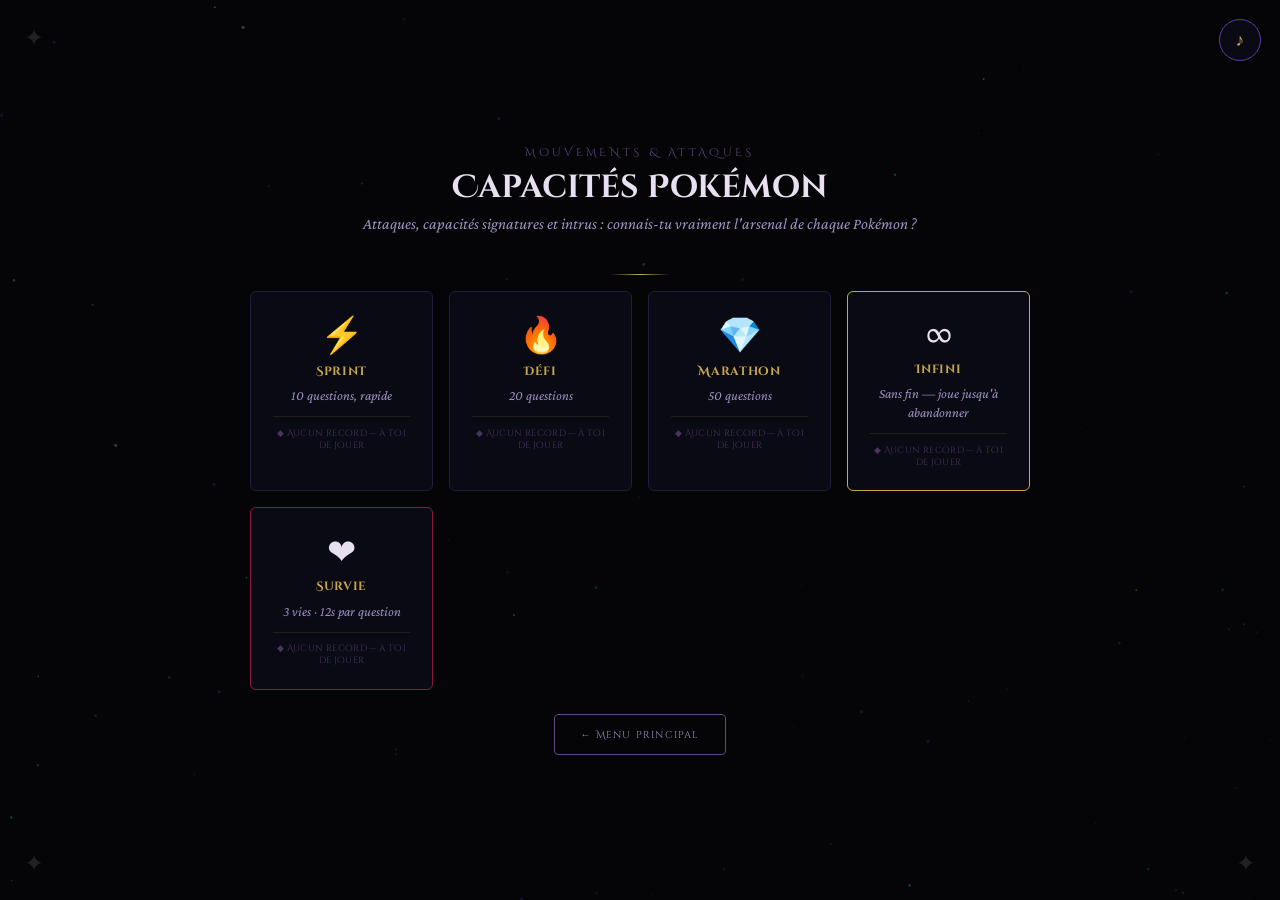
==== jeu-capacites.html @ bf040f32 "Ajout des records persistants (meilleurs scores en localStorage) Mémorise, par jeu et par mode, le m" ====
<!DOCTYPE html>
<html lang="fr">
<head>
<meta charset="UTF-8"><meta name="viewport" content="width=device-width, initial-scale=1.0">
<title>Capacités — PokéQuiz</title>
<link rel="preconnect" href="https://fonts.googleapis.com"><link href="https://fonts.googleapis.com/css2?family=Cinzel+Decorative:wght@400;700;900&family=Crimson+Pro:ital,wght@0,300;0,400;0,600;1,300;1,400&display=swap" rel="stylesheet">
<style>
/* ============================================================
   PokéQuiz — Monde des Ombres · styles partagés (thème Giratina)
   ============================================================ */

:root{
  --void:#050508; --shadow-deep:#0a0a14; --shadow-mid:#121225; --shadow-light:#1e1e3a;
  --gira-gold:#c8a84b; --gira-gold-bright:#f0cc6e;
  --gira-purple:#5a3fa0; --gira-purple-bright:#8a6fd0;
  --gira-teal:#2aa8c4; --gira-teal-bright:#4fcfea;
  --gira-crimson:#8b1a3a;
  --text-primary:#e8e0f0; --text-secondary:#a090c0; --text-muted:#604880;
}
*{box-sizing:border-box;margin:0;padding:0}
body{background:var(--void);color:var(--text-primary);font-family:'Crimson Pro',Georgia,serif;overflow-x:hidden;min-height:100vh}
#void-canvas{position:fixed;inset:0;width:100%;height:100%;pointer-events:none;z-index:0;opacity:.6}
.screen{display:none;position:relative;z-index:1}
.screen.active{display:block}
a{color:var(--gira-teal-bright);text-decoration:none}

/* corners + sound toggle */
.menu-corner{position:fixed;font-size:1.5rem;opacity:.12;pointer-events:none;animation:cg 3s ease-in-out infinite;z-index:2}
@keyframes cg{0%,100%{opacity:.08}50%{opacity:.25}}
.menu-corner.tl{top:1.5rem;left:1.5rem}.menu-corner.tr{top:1.5rem;right:1.5rem;transform:scaleX(-1)}
.menu-corner.bl{bottom:1.5rem;left:1.5rem;transform:scaleY(-1)}.menu-corner.br{bottom:1.5rem;right:1.5rem;transform:scale(-1)}
.sound-toggle{position:fixed;top:1.2rem;right:1.2rem;z-index:50;background:var(--shadow-deep);border:1px solid var(--gira-purple);color:var(--gira-gold);width:42px;height:42px;border-radius:50%;cursor:pointer;font-size:1.1rem;display:flex;align-items:center;justify-content:center;transition:all .25s}
.sound-toggle:hover{border-color:var(--gira-gold);box-shadow:0 0 16px rgba(200,168,75,.3)}

/* typography helpers */
.menu-title{font-family:'Cinzel Decorative',serif;font-size:clamp(2rem,5vw,3.6rem);font-weight:900;text-align:center;position:relative;z-index:2;line-height:1;letter-spacing:.05em;background:linear-gradient(135deg,var(--gira-gold) 0%,var(--gira-teal-bright) 40%,var(--gira-gold-bright) 70%,var(--gira-purple-bright) 100%);-webkit-background-clip:text;-webkit-text-fill-color:transparent;background-clip:text;filter:drop-shadow(0 0 20px rgba(200,168,75,.4));animation:shimmer 3s linear infinite;background-size:200% 200%}
@keyframes shimmer{0%{background-position:0% 50%}50%{background-position:100% 50%}100%{background-position:0% 50%}}
.menu-subtitle{font-style:italic;font-size:1.2rem;color:var(--text-secondary);text-align:center;margin-top:.4rem;margin-bottom:.5rem;position:relative;z-index:2;letter-spacing:.12em}
.menu-runes{font-family:'Cinzel Decorative',serif;font-size:.7rem;color:var(--text-muted);letter-spacing:.4em;text-transform:uppercase;margin-bottom:1.5rem;position:relative;z-index:2;animation:rune 4s ease-in-out infinite}
@keyframes rune{0%,100%{opacity:.4}50%{opacity:.9}}
.sec-title{font-family:'Cinzel Decorative',serif;font-size:.7rem;letter-spacing:.3em;color:var(--text-muted);text-transform:uppercase;text-align:center;margin-bottom:.4rem}
.sec-head{font-family:'Cinzel Decorative',serif;font-size:clamp(1.4rem,3vw,2rem);font-weight:700;text-align:center;color:var(--text-primary);margin-bottom:.4rem}
.sec-sub{font-style:italic;color:var(--text-secondary);text-align:center;margin-bottom:1.6rem;font-size:1rem;max-width:560px;margin-left:auto;margin-right:auto}
.sep{width:60px;height:1px;background:linear-gradient(90deg,transparent,var(--gira-gold),transparent);margin:1rem auto}

/* halo */
.menu-halo{position:fixed;top:42%;left:50%;transform:translate(-50%,-50%);width:640px;height:640px;max-width:95vw;background:radial-gradient(ellipse,rgba(90,63,160,.15) 0%,rgba(5,5,8,0) 70%);pointer-events:none;z-index:0;animation:halo 4s ease-in-out infinite}
@keyframes halo{0%,100%{opacity:.6;transform:translate(-50%,-50%) scale(1)}50%{opacity:1;transform:translate(-50%,-50%) scale(1.08)}}
.float{animation:float 6s ease-in-out infinite}
@keyframes float{0%,100%{transform:translateY(0)}50%{transform:translateY(-18px)}}

/* hub menu grid */
#screen-menu{min-height:100vh;display:flex;flex-direction:column;align-items:center;justify-content:center;padding:2rem 1rem}
.giratina-wrap{position:relative;z-index:2;width:240px;height:240px;margin-bottom:.5rem;filter:drop-shadow(0 0 30px rgba(90,63,160,.5)) drop-shadow(0 0 60px rgba(42,168,196,.2))}
.menu-grid{display:grid;grid-template-columns:repeat(2,1fr);gap:1rem;width:100%;max-width:560px;position:relative;z-index:2}
.menu-btn{position:relative;display:block;background:transparent;border:1px solid var(--gira-purple);border-radius:4px;padding:1.2rem 1rem;cursor:pointer;overflow:hidden;transition:all .3s;text-align:center;color:inherit}
.menu-btn::before{content:'';position:absolute;inset:0;background:linear-gradient(135deg,var(--gira-purple),var(--gira-teal));opacity:0;transition:opacity .3s}
.menu-btn::after{content:'';position:absolute;top:0;left:-100%;width:100%;height:100%;background:linear-gradient(90deg,transparent,rgba(200,168,75,.15),transparent);transition:left .5s}
.menu-btn:hover::before{opacity:.15}.menu-btn:hover::after{left:100%}
.menu-btn:hover{border-color:var(--gira-gold);transform:translateY(-3px);box-shadow:0 8px 30px rgba(90,63,160,.4),0 0 20px rgba(200,168,75,.2)}
.menu-btn .pic{font-size:1.7rem;position:relative;z-index:1;display:block;margin-bottom:.3rem}
.menu-btn .bn{font-family:'Cinzel Decorative',serif;font-size:.72rem;font-weight:700;letter-spacing:.08em;color:var(--gira-gold);position:relative;z-index:1;display:block}
.menu-btn .bd{font-size:.8rem;color:var(--text-secondary);font-style:italic;position:relative;z-index:1;line-height:1.3;display:block;margin-top:.2rem}
.menu-btn .badge{position:absolute;top:6px;right:6px;font-family:'Cinzel Decorative',serif;font-size:.5rem;letter-spacing:.1em;padding:2px 6px;border-radius:2px;z-index:2}
.badge-new{background:rgba(200,168,75,.2);color:var(--gira-gold);border:.5px solid var(--gira-gold)}
.badge-hard{background:rgba(139,26,58,.3);color:#ff8080;border:.5px solid var(--gira-crimson)}
.badge-music{background:rgba(42,168,196,.2);color:var(--gira-teal-bright);border:.5px solid var(--gira-teal)}
.menu-rec{display:block;margin-top:.5rem;font-family:'Cinzel Decorative',serif;font-size:.55rem;letter-spacing:.05em;color:var(--gira-gold);opacity:.85;position:relative;z-index:1}
.menu-reset{margin-top:1.4rem;font-family:'Cinzel Decorative',serif;font-size:.55rem;letter-spacing:.12em;color:var(--text-muted);background:none;border:none;cursor:pointer;text-transform:uppercase;transition:color .25s}
.menu-reset:hover{color:#ff8080}

/* app container (each game) */
#app{position:relative;z-index:1}

/* start / select screen */
.start-wrap{min-height:100vh;display:flex;flex-direction:column;align-items:center;justify-content:center;padding:2rem 1rem}
.mode-cards{display:grid;grid-template-columns:repeat(auto-fit,minmax(180px,1fr));gap:1rem;width:100%;max-width:780px;margin-bottom:1.5rem}
.mode-card{background:var(--shadow-deep);border:1px solid var(--shadow-light);border-radius:6px;padding:1.4rem;cursor:pointer;transition:all .3s;text-align:center;position:relative;overflow:hidden}
.mode-card:hover{border-color:var(--gira-purple-bright);transform:translateY(-4px);box-shadow:0 10px 30px rgba(90,63,160,.4)}
.mode-card.infinite{border-color:var(--gira-gold)}.mode-card.infinite:hover{box-shadow:0 10px 30px rgba(200,168,75,.4)}
.mode-card.survie{border-color:var(--gira-crimson)}.mode-card.survie:hover{box-shadow:0 10px 30px rgba(139,26,58,.4)}
.mode-card .mi{font-size:2.2rem;margin-bottom:.4rem;display:block}
.mode-card .mn{font-family:'Cinzel Decorative',serif;font-size:.76rem;font-weight:700;color:var(--gira-gold);letter-spacing:.06em;margin-bottom:.4rem}
.mode-card .md{font-size:.85rem;color:var(--text-secondary);font-style:italic;line-height:1.4}
.mode-card .mrec{margin-top:.7rem;padding-top:.6rem;border-top:.5px solid rgba(200,168,75,.18);font-family:'Cinzel Decorative',serif;font-size:.56rem;letter-spacing:.04em;color:var(--gira-gold);opacity:.9}
.mode-card .mrec-empty{color:var(--text-muted);opacity:.7}

/* game screen */
.game-wrap{min-height:100vh;padding:1.5rem 1rem;max-width:720px;margin:0 auto}
.game-header{display:flex;align-items:center;justify-content:space-between;margin-bottom:1.2rem;padding-bottom:1rem;border-bottom:.5px solid var(--gira-purple);flex-wrap:wrap;gap:.6rem}
.back-btn{background:transparent;border:.5px solid var(--text-muted);color:var(--text-secondary);padding:.4rem .9rem;border-radius:3px;cursor:pointer;font-family:'Crimson Pro',serif;font-size:.9rem;transition:all .2s}
.back-btn:hover{border-color:var(--gira-gold);color:var(--gira-gold)}
.game-info{display:flex;gap:1.1rem;align-items:center;flex-wrap:wrap}
.chip{font-family:'Cinzel Decorative',serif;font-size:.55rem;letter-spacing:.1em;color:var(--text-secondary)}
.chip span{display:block;font-size:1.05rem;color:var(--gira-gold);margin-top:2px}
.chip.lives span{color:#ff7a7a}
.chip.timer span{color:var(--gira-teal-bright)}
.streak-badge{display:inline-flex;align-items:center;gap:.3rem;padding:.25rem .6rem;border-radius:20px;background:rgba(200,168,75,.1);border:.5px solid rgba(200,168,75,.3);font-family:'Cinzel Decorative',serif;font-size:.55rem;color:var(--gira-gold);letter-spacing:.08em}
.progress-wrap{width:100%;height:3px;background:var(--shadow-light);border-radius:2px;margin-bottom:1.4rem;overflow:hidden}
.progress-fill{height:100%;background:linear-gradient(90deg,var(--gira-purple),var(--gira-teal));border-radius:2px;transition:width .4s cubic-bezier(.4,0,.2,1)}
.progress-fill.timer{background:linear-gradient(90deg,var(--gira-teal),var(--gira-gold));transition:width 1s linear}

/* question card */
.q-card{background:var(--shadow-deep);border:1px solid var(--shadow-light);border-radius:6px;padding:2rem 1.5rem;margin-bottom:1.5rem;position:relative;overflow:hidden;animation:cardin .4s ease-out}
@keyframes cardin{from{opacity:0;transform:translateY(10px)}to{opacity:1;transform:translateY(0)}}
.q-card::before{content:'';position:absolute;top:0;left:0;right:0;height:2px;background:linear-gradient(90deg,var(--gira-purple),var(--gira-teal),var(--gira-gold))}
.q-badge{display:inline-flex;align-items:center;gap:.5rem;padding:.3rem .8rem;border-radius:3px;font-size:.72rem;font-family:'Cinzel Decorative',serif;letter-spacing:.06em;margin-bottom:1rem}
.q-tlabel{font-size:.72rem;color:var(--text-muted);font-style:italic;letter-spacing:.1em;margin-bottom:.8rem}
.q-text{font-size:1.3rem;font-weight:600;line-height:1.5;color:var(--text-primary);margin-bottom:.4rem}

/* sprite stage */
.q-sprite-stage{display:flex;align-items:center;justify-content:center;min-height:160px;margin:.6rem auto}
.q-sprite{width:160px;height:160px;object-fit:contain;image-rendering:auto;filter:drop-shadow(0 0 18px rgba(90,63,160,.6));transition:filter .6s,transform .6s}
.q-sprite.silhouette{filter:brightness(0) saturate(0) drop-shadow(0 0 14px rgba(90,63,160,.7))}
.q-sprite.reveal{animation:reveal .7s ease-out}
@keyframes reveal{0%{transform:scale(.7) rotate(-6deg);filter:brightness(2) drop-shadow(0 0 30px var(--gira-gold))}100%{transform:scale(1) rotate(0);filter:drop-shadow(0 0 18px rgba(90,63,160,.6))}}

/* music */
.music-stage{display:flex;flex-direction:column;align-items:center;gap:1rem;margin:1rem auto}
.equalizer{display:flex;align-items:flex-end;gap:4px;height:64px}
.equalizer .bar{width:6px;background:linear-gradient(to top,var(--gira-purple),var(--gira-teal-bright));border-radius:3px 3px 0 0;height:10px;transition:height .12s ease}
.play-track-btn{background:transparent;border:1px solid var(--gira-teal);color:var(--gira-teal-bright);padding:.5rem 1.2rem;border-radius:4px;cursor:pointer;font-family:'Cinzel Decorative',serif;font-size:.65rem;letter-spacing:.12em;transition:all .25s}
.play-track-btn:hover{background:rgba(42,168,196,.1);box-shadow:0 0 16px rgba(42,168,196,.3)}

/* answers */
.answers-grid{display:grid;grid-template-columns:1fr 1fr;gap:.8rem}
.answer-btn{background:var(--shadow-mid);border:1px solid var(--shadow-light);border-radius:4px;padding:.9rem 1rem;cursor:pointer;text-align:left;transition:all .25s;font-family:'Crimson Pro',serif;font-size:1rem;color:var(--text-primary);position:relative;overflow:hidden}
.answer-btn .al{font-family:'Cinzel Decorative',serif;font-size:.6rem;color:var(--text-muted);display:block;margin-bottom:3px;letter-spacing:.1em}
.answer-btn:hover:not(:disabled){border-color:var(--gira-purple-bright);background:rgba(90,63,160,.15);transform:translateY(-2px);box-shadow:0 4px 20px rgba(90,63,160,.3)}
.answer-btn.correct{border-color:var(--gira-teal);background:rgba(42,168,196,.15);box-shadow:0 0 20px rgba(42,168,196,.4)}
.answer-btn.wrong{border-color:var(--gira-crimson);background:rgba(139,26,58,.2);box-shadow:0 0 20px rgba(139,26,58,.3)}
.answer-btn:disabled{cursor:default}

/* hint + feedback + next */
.hint-row{margin-top:1rem;display:flex;justify-content:center}
.hint-btn{background:transparent;border:1px dashed var(--gira-purple-bright);color:var(--gira-purple-bright);padding:.45rem 1rem;border-radius:4px;cursor:pointer;font-family:'Cinzel Decorative',serif;font-size:.6rem;letter-spacing:.1em;transition:all .25s}
.hint-btn:hover{background:rgba(138,111,208,.12)}
.hint-text{margin-top:.8rem;text-align:center;font-style:italic;color:var(--gira-purple-bright);font-size:.95rem}
.feedback{min-height:50px;padding:1rem;border-radius:4px;margin-top:1rem;display:none;animation:cardin .3s ease-out}
.feedback.correct{display:block;background:rgba(42,168,196,.08);border:1px solid rgba(42,168,196,.3);color:var(--gira-teal-bright)}
.feedback.wrong{display:block;background:rgba(139,26,58,.08);border:1px solid rgba(139,26,58,.3);color:#ff9090}
.feedback .fl{font-family:'Cinzel Decorative',serif;font-size:.62rem;letter-spacing:.15em;margin-bottom:.4rem;display:block}
.feedback .ft{font-size:.95rem;line-height:1.5}
.next-btn{display:none;width:100%;margin-top:1rem;background:transparent;border:1px solid var(--gira-gold);color:var(--gira-gold);padding:.8rem;border-radius:4px;cursor:pointer;font-family:'Cinzel Decorative',serif;font-size:.72rem;letter-spacing:.15em;transition:all .25s}
.next-btn:hover{background:rgba(200,168,75,.1);box-shadow:0 0 20px rgba(200,168,75,.2)}

/* results */
.results-wrap{min-height:100vh;display:flex;flex-direction:column;align-items:center;justify-content:center;padding:2rem 1rem;text-align:center}
.orb{width:140px;height:140px;border-radius:50%;border:2px solid var(--gira-gold);display:flex;flex-direction:column;align-items:center;justify-content:center;margin:0 auto 1.5rem;animation:orb 2s ease-in-out infinite;box-shadow:0 0 40px rgba(200,168,75,.3),inset 0 0 30px rgba(90,63,160,.3)}
@keyframes orb{0%,100%{box-shadow:0 0 40px rgba(200,168,75,.3),inset 0 0 30px rgba(90,63,160,.3)}50%{box-shadow:0 0 60px rgba(200,168,75,.5),inset 0 0 40px rgba(90,63,160,.5)}}
.orb .big{font-family:'Cinzel Decorative',serif;font-size:2.6rem;font-weight:900;color:var(--gira-gold-bright);line-height:1}
.orb .sub{font-size:.65rem;color:var(--text-muted);letter-spacing:.15em;font-family:'Cinzel Decorative',serif}
.res-title{font-family:'Cinzel Decorative',serif;font-size:1.5rem;font-weight:700;color:var(--text-primary);margin-bottom:.5rem}
.res-flavor{font-style:italic;color:var(--text-secondary);font-size:1rem;margin-bottom:2rem;max-width:420px}
.res-break{display:flex;gap:1.8rem;justify-content:center;margin-bottom:2rem;flex-wrap:wrap}
.bi{text-align:center}.bi .num{font-family:'Cinzel Decorative',serif;font-size:1.8rem;display:block}
.bi .lbl{font-size:.7rem;color:var(--text-muted);letter-spacing:.12em;font-family:'Cinzel Decorative',serif}
.rec-new{display:inline-block;font-family:'Cinzel Decorative',serif;font-size:.5rem;letter-spacing:.06em;color:var(--gira-gold);vertical-align:middle}
.rec-line{font-size:.85rem;color:var(--text-secondary);font-style:italic;margin:-1rem 0 1.8rem;max-width:480px;line-height:1.5}
.rec-bravo{color:var(--gira-gold-bright);font-family:'Cinzel Decorative',serif;font-style:normal;font-size:.7rem;letter-spacing:.08em;animation:rune 1.6s ease-in-out infinite}
.res-btns{display:flex;gap:.8rem;flex-wrap:wrap;justify-content:center}
.res-btn{padding:.8rem 1.6rem;border-radius:4px;cursor:pointer;font-family:'Cinzel Decorative',serif;font-size:.62rem;letter-spacing:.12em;transition:all .25s;text-decoration:none;display:inline-block}
.res-btn.primary{background:var(--gira-purple);border:1px solid var(--gira-purple-bright);color:var(--text-primary)}
.res-btn.primary:hover{background:var(--gira-purple-bright);box-shadow:0 0 20px rgba(138,111,208,.5)}
.res-btn.secondary{background:transparent;border:1px solid var(--text-muted);color:var(--text-secondary)}
.res-btn.secondary:hover{border-color:var(--gira-gold);color:var(--gira-gold)}

/* sparkles */
.sparkles{position:fixed;inset:0;pointer-events:none;z-index:100}
.sparkle{position:absolute;width:4px;height:4px;border-radius:50%;animation:spk .8s ease-out forwards}
@keyframes spk{0%{transform:scale(1) translate(0,0);opacity:1}100%{transform:scale(0) translate(var(--tx),var(--ty));opacity:0}}

/* type chips (type game) */
.type-chip{display:inline-block;padding:.25rem .7rem;border-radius:20px;font-size:.7rem;font-family:'Cinzel Decorative',serif;letter-spacing:.05em;margin:.15rem}
.type-ref{max-width:560px;margin:0 auto 1rem;text-align:center;line-height:2}

/* jukebox (music game) */
.jukebox{display:flex;flex-wrap:wrap;gap:.6rem;justify-content:center;margin:1rem auto;max-width:520px}
.juke-btn{background:var(--shadow-mid);border:1px solid var(--gira-purple);color:var(--text-primary);padding:.5rem 1rem;border-radius:4px;cursor:pointer;font-family:'Cinzel Decorative',serif;font-size:.6rem;letter-spacing:.08em;transition:all .25s}
.juke-btn:hover{border-color:var(--gira-teal);color:var(--gira-teal-bright)}
.juke-btn.active{border-color:var(--gira-gold);color:var(--gira-gold);box-shadow:0 0 14px rgba(200,168,75,.25)}

@media (max-width:520px){.answers-grid{grid-template-columns:1fr}.menu-grid{grid-template-columns:1fr;max-width:320px}}
</style>
</head>
<body>
<div id="app"></div>
<script>
/* ============================================================
   PokéQuiz — Monde des Ombres · couche partagée
   Données, audio chiptune, particules, helpers, moteur de quiz
   ============================================================ */

/* ---------- décor commun (corners + particules + bouton son) ---------- */
(function decor(){
  function add(){
    if(!document.querySelector('.menu-corner')){
      ['tl','tr','bl','br'].forEach(p=>{const d=document.createElement('div');d.className='menu-corner '+p;d.innerHTML='&#10022;';document.body.appendChild(d);});
    }
    if(!document.getElementById('void-canvas')){
      const c=document.createElement('canvas');c.id='void-canvas';document.body.prepend(c);
    }
    if(!document.getElementById('sparkles')){
      const s=document.createElement('div');s.className='sparkles';s.id='sparkles';document.body.appendChild(s);
    }
    if(!document.getElementById('sound-toggle')){
      const b=document.createElement('button');b.className='sound-toggle';b.id='sound-toggle';b.title='Activer/couper le son';b.innerHTML='&#9834;';
      document.body.appendChild(b);
      b.addEventListener('click',()=>{const on=!Audio8.isEnabled();Audio8.setEnabled(on);b.innerHTML=on?'&#9834;':'&#128263;';b.style.opacity=on?'1':'.5';});
    }
    initParticles();
  }
  function initParticles(){
    const c=document.getElementById('void-canvas');if(!c)return;const x=c.getContext('2d');let P=[];
    function rs(){c.width=innerWidth;c.height=innerHeight;}rs();addEventListener('resize',rs);
    for(let i=0;i<110;i++)P.push({x:Math.random()*innerWidth,y:Math.random()*innerHeight,r:Math.random()*1.5+.2,vx:(Math.random()-.5)*.15,vy:(Math.random()-.5)*.15,a:Math.random()*.5+.1,col:Math.random()>.6?'#5a3fa0':Math.random()>.5?'#2aa8c4':'#c8a84b'});
    (function loop(){x.clearRect(0,0,c.width,c.height);P.forEach(p=>{p.x+=p.vx;p.y+=p.vy;if(p.x<0)p.x=c.width;if(p.x>c.width)p.x=0;if(p.y<0)p.y=c.height;if(p.y>c.height)p.y=0;x.beginPath();x.arc(p.x,p.y,p.r,0,7);x.fillStyle=p.col;x.globalAlpha=p.a;x.fill();});x.globalAlpha=1;requestAnimationFrame(loop);})();
  }
  if(document.readyState==='loading')document.addEventListener('DOMContentLoaded',add);else add();
})();

/* ============================================================
   AUDIO — synthé chiptune (mélodies ORIGINALES, Web Audio API)
   ============================================================ */
const Audio8=(function(){
  let ctx=null,master=null,enabled=true,loopTimer=null,playing=null;
  const N={C3:130.81,D3:146.83,E3:164.81,F3:174.61,G3:196,A3:220,B3:246.94,
    C4:261.63,D4:293.66,E4:329.63,F4:349.23,G4:392,A4:440,B4:493.88,
    C5:523.25,D5:587.33,E5:659.25,F5:698.46,G5:783.99,A5:880,B5:987.77,R:0};
  function init(){if(ctx)return;const AC=window.AudioContext||window.webkitAudioContext;ctx=new AC();master=ctx.createGain();master.gain.value=.16;master.connect(ctx.destination);}
  function tone(f,start,dur,type,vol){if(!f)return;const o=ctx.createOscillator(),g=ctx.createGain();o.type=type||'square';o.frequency.value=f;g.gain.setValueAtTime(0,start);g.gain.linearRampToValueAtTime(vol||.5,start+.01);g.gain.exponentialRampToValueAtTime(.001,start+dur);o.connect(g);g.connect(master);o.start(start);o.stop(start+dur+.02);}
  const SONGS={
    distortion:{mood:"Monde Distorsion (mystérieux)",tempo:.16,
      lead:[["A3",1],["C4",1],["E4",1],["A4",1],["G4",1],["E4",1],["C4",2],["F3",1],["A3",1],["C4",1],["F4",1],["E4",1],["C4",1],["A3",2],["G3",1],["B3",1],["D4",1],["G4",1],["F4",1],["D4",1],["B3",2],["E4",1],["D4",1],["C4",1],["B3",1],["A3",2],["R",1]],
      bass:[["A3",2],["A3",2],["F3",2],["F3",2],["G3",2],["G3",2],["E3",2],["E3",2]]},
    route:{mood:"Route (exploration)",tempo:.13,
      lead:[["C5",1],["E5",1],["G5",1],["E5",1],["C5",1],["D5",1],["E5",2],["F5",1],["E5",1],["D5",1],["C5",1],["D5",2],["R",1],["G4",1],["A4",1],["B4",1],["C5",1],["D5",1],["E5",1],["C5",2],["G5",2],["R",1]],
      bass:[["C4",2],["G3",2],["A3",2],["F3",2],["C4",2],["G3",2],["C4",2],["G3",2]]},
    battle:{mood:"Combat (tension)",tempo:.11,
      lead:[["E4",1],["E4",1],["E5",1],["R",1],["E4",1],["C5",1],["B4",1],["A4",1],["G4",1],["A4",1],["B4",1],["C5",2],["D5",1],["E5",1],["F5",1],["E5",1],["D5",2]],
      bass:[["E3",1],["E3",1],["A3",1],["A3",1],["G3",1],["G3",1],["C4",1],["C4",1]]},
    town:{mood:"Village paisible",tempo:.18,
      lead:[["G4",2],["A4",1],["B4",1],["C5",2],["B4",1],["A4",1],["G4",2],["E4",2],["F4",1],["G4",1],["A4",2],["G4",2],["R",1],["C5",2],["B4",1],["G4",1],["A4",2],["F4",2]],
      bass:[["C4",2],["E3",2],["F3",2],["G3",2],["C4",2],["G3",2]]},
    legendary:{mood:"Pokémon Légendaire (épique)",tempo:.14,
      lead:[["A3",1],["E4",1],["A4",1],["B4",1],["C5",2],["B4",1],["A4",1],["E4",2],["F4",1],["A4",1],["C5",1],["D5",1],["E5",2],["D5",1],["C5",1],["B4",2],["A4",1],["G4",1],["A4",3]],
      bass:[["A3",1],["A3",1],["F3",1],["F3",1],["G3",1],["G3",1],["E3",1],["E3",1],["A3",2]]}
  };
  function playSong(name,loop){
    if(!enabled)return;init();if(ctx.state==='suspended')ctx.resume();
    const s=SONGS[name];if(!s)return;stopLoop();
    const t0=ctx.currentTime+.05,T=s.tempo;let t=t0;
    s.lead.forEach(([n,b])=>{tone(N[n],t,T*b*.95,'square',.5);t+=T*b;});
    const dur=t-t0;let tb=t0,total=0;s.bass.forEach(([n,b])=>total+=b);const u=dur/total;
    s.bass.forEach(([n,b])=>{tone(N[n],tb,u*b*.9,'triangle',.42);tb+=u*b;});
    playing=name;
    if(loop)loopTimer=setTimeout(()=>playSong(name,true),dur*1000);
  }
  function stopLoop(){if(loopTimer){clearTimeout(loopTimer);loopTimer=null;}playing=null;}
  function jingleGood(){if(!enabled)return;init();if(ctx.state==='suspended')ctx.resume();const t=ctx.currentTime;tone(N.C5,t,.08,'square',.5);tone(N.E5,t+.08,.08,'square',.5);tone(N.G5,t+.16,.18,'square',.5);}
  function jingleBad(){if(!enabled)return;init();if(ctx.state==='suspended')ctx.resume();const t=ctx.currentTime;tone(N.E4,t,.1,'sawtooth',.4);tone(N.C4,t+.1,.22,'sawtooth',.4);}
  function click(){if(!enabled)return;init();if(ctx.state==='suspended')ctx.resume();tone(660,ctx.currentTime,.05,'square',.28);}
  function setEnabled(v){enabled=v;if(!v)stopLoop();}
  function songMood(name){return SONGS[name]?SONGS[name].mood:"";}
  function songList(){return Object.keys(SONGS);}
  return {playSong,stopLoop,jingleGood,jingleBad,click,setEnabled,isEnabled:()=>enabled,nowPlaying:()=>playing,songMood,songList};
})();

/* ============================================================
   DONNÉES
   ============================================================ */
const TYPES=["Normal","Feu","Eau","Électrik","Plante","Glace","Combat","Poison","Sol","Vol","Psy","Insecte","Roche","Spectre","Dragon","Ténèbres","Acier","Fée"];

/* table d'efficacité offensive : type attaquant -> types contre lesquels il est SUPER efficace */
const SUPER_EFFECTIVE={
  "Normal":[], "Feu":["Plante","Glace","Insecte","Acier"], "Eau":["Feu","Sol","Roche"],
  "Électrik":["Eau","Vol"], "Plante":["Eau","Sol","Roche"], "Glace":["Plante","Sol","Vol","Dragon"],
  "Combat":["Normal","Glace","Roche","Ténèbres","Acier"], "Poison":["Plante","Fée"],
  "Sol":["Feu","Électrik","Poison","Roche","Acier"], "Vol":["Plante","Combat","Insecte"],
  "Psy":["Combat","Poison"], "Insecte":["Plante","Psy","Ténèbres"], "Roche":["Feu","Glace","Vol","Insecte"],
  "Spectre":["Psy","Spectre"], "Dragon":["Dragon"], "Ténèbres":["Psy","Spectre"],
  "Acier":["Glace","Roche","Fée"], "Fée":["Combat","Dragon","Ténèbres"]
};

function typeColor(t){const m={Normal:"#9099a1",Feu:"#e0603c",Eau:"#4f8fda","Électrik":"#e8c84f",Plante:"#5fbf57",Glace:"#6fd0d8",Combat:"#c44a4a",Poison:"#a868c0",Sol:"#d0a85a",Vol:"#7fafe0",Psy:"#e06a90",Insecte:"#9fb84a",Roche:"#b8a868",Spectre:"#7a5fb0",Dragon:"#6a5fd8","Ténèbres":"#6a5a55",Acier:"#7fa8b8","Fée":"#e8a0c8"};return m[t]||"#8a6fd0";}

/* 41 Pokémon : name, slug(EN pour Showdown), id(dex pour fallback), type, region, weak, moves, sig, lore */
const ROSTER=[
  {name:"Mimiqui",slug:"mimikyu",id:778,fav:true,type:["Spectre","Fée"],region:"Alola",weak:["Spectre","Acier"],moves:["Ombre Portée","Tour Rapide","Feu Follet","Étreinte"],sig:"Tour Rapide",lore:"Se cache sous un déguisement en tissu imitant Pikachu. D'une solitude extrême, il se déguise pour se faire des amis ; voir ce qu'il y a dessous serait fatal."},
  {name:"Nymphali",slug:"sylveon",id:700,fav:true,type:["Fée"],region:"Kalos",weak:["Poison","Acier"],moves:["Tonnerre de Fée","Câlinerie","Voile Aurore","Vibrato"],sig:"Tonnerre de Fée",lore:"Évolution Fée d'Évoli, obtenue par affection. Il enroule ses appendices rubanés autour du bras de son Dresseur et diffuse une aura apaisante."},
  {name:"Exagide",slug:"aegislash",id:681,fav:true,type:["Spectre","Acier"],region:"Kalos",weak:["Feu","Sol","Spectre","Ténèbres"],moves:["Lame Sainte","Bouclier Royal","Ombre Portée","Tête de Fer"],sig:"Bouclier Royal",lore:"Pokémon Épée Royale. Il alterne entre Forme Parade (défense) et Forme Assaut (attaque). On dit qu'il détecte ceux qui ont l'âme d'un roi."},
  {name:"Gallame",slug:"gallade",id:475,fav:true,type:["Psy","Combat"],region:"Sinnoh",weak:["Spectre","Vol","Fée"],moves:["Lame Sainte","Tranche Psycho","Close Combat","Danse-Lames"],sig:"Lame Sainte",lore:"Chevalier courtois qui transforme ses coudes en lames acérées. Il protège ceux qui lui sont chers et lit les pensées de son adversaire pour anticiper ses coups."},
  {name:"Dracaufeu",slug:"charizard",id:6,type:["Feu","Vol"],region:"Kanto",weak:["Roche","Eau","Électrik"],moves:["Lance-Flammes","Déflagration","Vol","Crocs Feu"],sig:"Déflagration",lore:"Crache un feu si chaud qu'il fait fondre presque tout. Sa flamme caudale s'intensifie quand il a vécu de rudes combats."},
  {name:"Rayquaza",slug:"rayquaza",id:384,type:["Dragon","Vol"],region:"Hoenn",weak:["Glace","Dragon","Fée","Roche"],moves:["Draco-Météore","Ouragan","Dracogriffe","Ascension"],sig:"Ascension",lore:"Vit dans la couche d'ozone depuis des centaines de millions d'années. Il apaise les conflits entre Groudon et Kyogre."},
  {name:"Pikachu",slug:"pikachu",id:25,type:["Électrik"],region:"Kanto",weak:["Sol"],moves:["Tonnerre","Vive-Attaque","Queue de Fer","Cage-Éclair"],sig:"Tonnerre",lore:"Stocke de l'électricité dans ses joues. Lorsque plusieurs se rassemblent, leur décharge peut provoquer des orages."},
  {name:"Évoli",slug:"eevee",id:133,type:["Normal"],region:"Kanto",weak:["Combat"],moves:["Vive-Attaque","Charge","Câlinerie","Morsure"],sig:"Vive-Attaque",lore:"Patrimoine génétique instable qui lui permet d'évoluer en de nombreuses formes selon son environnement."},
  {name:"Bulbizarre",slug:"bulbasaur",id:1,type:["Plante","Poison"],region:"Kanto",weak:["Feu","Psy","Vol","Glace"],moves:["Fouet Lianes","Tranch'Herbe","Vampigraine","Lance-Soleil"],sig:"Vampigraine",lore:"Possède une graine plantée sur le dos à la naissance, qui grandit en puisant l'énergie du soleil."},
  {name:"Salamèche",slug:"charmander",id:4,type:["Feu"],region:"Kanto",weak:["Eau","Sol","Roche"],moves:["Flammèche","Griffe","Crocs Feu","Lance-Flammes"],sig:"Flammèche",lore:"La flamme au bout de sa queue indique son humeur. Elle vacille quand il s'amuse, flambe quand il s'énerve."},
  {name:"Carapuce",slug:"squirtle",id:7,type:["Eau"],region:"Kanto",weak:["Plante","Électrik"],moves:["Pistolet à O","Repli","Hydrocanon","Morsure"],sig:"Pistolet à O",lore:"Sa carapace ne sert pas qu'à se protéger : sa forme arrondie et ses rainures réduisent la résistance dans l'eau."},
  {name:"Florizarre",slug:"venusaur",id:3,type:["Plante","Poison"],region:"Kanto",weak:["Feu","Psy","Vol","Glace"],moves:["Lance-Soleil","Vampigraine","Bomb-Beurk","Synthèse"],sig:"Lance-Soleil",lore:"La fleur sur son dos libère un parfum apaisant. Elle se pare de couleurs vives lorsqu'elle absorbe assez de lumière."},
  {name:"Tortank",slug:"blastoise",id:9,type:["Eau"],region:"Kanto",weak:["Plante","Électrik"],moves:["Hydrocanon","Surf","Laser Glace","Morsure"],sig:"Hydrocanon",lore:"Les canons de sa carapace tirent des jets d'eau capables de transpercer le béton à grande distance."},
  {name:"Mewtwo",slug:"mewtwo",id:150,type:["Psy"],region:"Kanto",weak:["Insecte","Spectre","Ténèbres"],moves:["Psyko","Aurasphère","Ball'Ombre","Plénitude"],sig:"Psyko",lore:"Créé par manipulation génétique à partir de Mew. Son cœur est aussi froid que ses pouvoirs psychiques sont dévastateurs."},
  {name:"Mew",slug:"mew",id:151,type:["Psy"],region:"Kanto",weak:["Insecte","Spectre","Ténèbres"],moves:["Psyko","Métronome","Vibra-Soul","Aéropique"],sig:"Métronome",lore:"On dit qu'il possède l'ADN de tous les Pokémon. Extrêmement rare, il n'apparaît qu'à de très rares élus."},
  {name:"Ronflex",slug:"snorlax",id:143,type:["Normal"],region:"Kanto",weak:["Combat"],moves:["Plaquage","Repos","Bâillement","Hyper Voix"],sig:"Repos",lore:"Ne fait que manger et dormir. Il lui faut 400 kg de nourriture par jour avant de s'endormir n'importe où."},
  {name:"Lucario",slug:"lucario",id:448,type:["Combat","Acier"],region:"Sinnoh",weak:["Feu","Combat","Sol"],moves:["Aurasphère","Close Combat","Vitesse Extrême","Os Barrage"],sig:"Aurasphère",lore:"Perçoit l'aura de tous les êtres vivants. Il peut ainsi lire dans les pensées et anticiper les mouvements à 1 km."},
  {name:"Dracolosse",slug:"dragonite",id:149,type:["Dragon","Vol"],region:"Kanto",weak:["Glace","Dragon","Fée","Roche"],moves:["Ouragan","Dracogriffe","Vitesse Extrême","Danse Draco"],sig:"Ouragan",lore:"Réputé bienveillant, il guide vers la côte les marins et les navires pris dans la tempête."},
  {name:"Ectoplasma",slug:"gengar",id:94,type:["Spectre","Poison"],region:"Kanto",weak:["Sol","Psy","Spectre","Ténèbres"],moves:["Ball'Ombre","Bomb-Beurk","Léchouille","Hypnose"],sig:"Ball'Ombre",lore:"Tapi dans l'ombre, il guette ses proies. On dit que le frisson soudain dans le dos signale sa présence."},
  {name:"Magicarpe",slug:"magikarp",id:129,type:["Eau"],region:"Kanto",weak:["Plante","Électrik"],moves:["Trempette","Charge","Plaquage"],sig:"Trempette",lore:"Réputé pour sa faiblesse et son inutilité. Pourtant, après bien des épreuves, il évolue en un monstre redoutable."},
  {name:"Léviator",slug:"gyarados",id:130,type:["Eau","Vol"],region:"Kanto",weak:["Électrik","Roche"],moves:["Cascade","Danse Draco","Plaquage","Hyper Voix"],sig:"Cascade",lore:"D'un tempérament féroce et destructeur, il est connu pour raser des villes entières lorsque sa colère s'éveille."},
  {name:"Aquali",slug:"vaporeon",id:134,type:["Eau"],region:"Kanto",weak:["Plante","Électrik"],moves:["Hydrocanon","Surf","Laser Glace","Bulles d'O"],sig:"Surf",lore:"Ses cellules ressemblant à celles de l'eau lui permettent de se fondre dans la surface et de devenir invisible."},
  {name:"Voltali",slug:"jolteon",id:135,type:["Électrik"],region:"Kanto",weak:["Sol"],moves:["Tonnerre","Cage-Éclair","Vive-Attaque","Dard-Nuée"],sig:"Cage-Éclair",lore:"Quand il est en colère ou effrayé, ses poils se hérissent comme des aiguilles qu'il projette sur l'ennemi."},
  {name:"Pyroli",slug:"flareon",id:136,type:["Feu"],region:"Kanto",weak:["Eau","Sol","Roche"],moves:["Lance-Flammes","Crocs Feu","Vive-Attaque","Boutefeu"],sig:"Boutefeu",lore:"Sa poche de feu interne peut atteindre 900 °C. Il y stocke l'air qu'il inhale pour cracher des flammes."},
  {name:"Métamorph",slug:"ditto",id:132,type:["Normal"],region:"Kanto",weak:["Combat"],moves:["Morphing"],sig:"Morphing",lore:"Capable de copier la structure cellulaire de n'importe quelle cible pour se transformer parfaitement en elle."},
  {name:"Tyranocif",slug:"tyranitar",id:248,type:["Roche","Ténèbres"],region:"Johto",weak:["Combat","Sol","Insecte","Acier","Eau","Plante","Fée"],moves:["Éboulement","Séisme","Vibrobscur","Danse Draco"],sig:"Éboulement",lore:"Si puissant qu'il peut faire s'effondrer des montagnes pour s'y bâtir un nid. Sa carapace résiste à tout."},
  {name:"Goupix",slug:"vulpix",id:37,type:["Feu"],region:"Kanto",weak:["Eau","Sol","Roche"],moves:["Flammèche","Feu Follet","Roue de Feu","Vive-Attaque"],sig:"Feu Follet",lore:"À la naissance il n'a qu'une queue blanche, qui se divise en six et se réchauffe à mesure qu'il grandit."},
  {name:"Feunard",slug:"ninetales",id:38,type:["Feu"],region:"Kanto",weak:["Eau","Sol","Roche"],moves:["Lance-Flammes","Feu Follet","Rayon Psy","Danse Flammes"],sig:"Danse Flammes",lore:"Doté de neuf queues et d'une vie quasi millénaire. La légende dit qu'il maudit quiconque ose toucher sa fourrure."},
  {name:"Noctali",slug:"umbreon",id:197,type:["Ténèbres"],region:"Johto",weak:["Combat","Insecte","Fée"],moves:["Vibrobscur","Morsure","Ball'Ombre","Repos"],sig:"Vibrobscur",lore:"Évolution d'Évoli liée à la lune. Ses anneaux brillent dans le noir et il crache un venin lorsqu'il est menacé."},
  {name:"Carchacrok",slug:"garchomp",id:445,type:["Dragon","Sol"],region:"Sinnoh",weak:["Glace","Dragon","Fée"],moves:["Dracogriffe","Séisme","Draco-Météore","Danse Draco"],sig:"Dracogriffe",lore:"File à la vitesse d'un jet. Ses écailles aérodynamiques fendent l'air et ses ailes lui font fendre les cieux."},
  {name:"Métalosse",slug:"metagross",id:376,type:["Acier","Psy"],region:"Hoenn",weak:["Feu","Sol","Spectre","Ténèbres"],moves:["Comète Poing","Psyko","Séisme","Plénitude"],sig:"Comète Poing",lore:"Né de la fusion de deux Métang, il possède quatre cerveaux : sa puissance de calcul dépasse celle d'un super-ordinateur."},
  {name:"Drattak",slug:"salamence",id:373,type:["Dragon","Vol"],region:"Hoenn",weak:["Glace","Dragon","Fée","Roche"],moves:["Draco-Météore","Lance-Flammes","Dracogriffe","Danse Draco"],sig:"Draco-Météore",lore:"À force de rêver de voler, il a fini par développer des ailes. Quand il s'emporte, il crache du feu en planant."},
  {name:"Absol",slug:"absol",id:359,type:["Ténèbres"],region:"Hoenn",weak:["Combat","Insecte","Fée"],moves:["Tranche-Nuit","Danse-Lames","Coup Bas","Lame de Roc"],sig:"Tranche-Nuit",lore:"Surnommé le Pokémon Désastre car il apparaît avant les catastrophes — à tort accusé de les provoquer."},
  {name:"Togekiss",slug:"togekiss",id:468,type:["Fée","Vol"],region:"Sinnoh",weak:["Électrik","Glace","Roche","Acier","Poison"],moves:["Lame d'Air","Éclat Magique","Aurasphère","Machination"],sig:"Éclat Magique",lore:"Évite les zones de conflit et de discorde. On dit qu'il n'apparaît que dans les pays en paix, en partageant ses dons."},
  {name:"Amphinobi",slug:"greninja",id:658,type:["Eau","Ténèbres"],region:"Kalos",weak:["Plante","Électrik","Combat","Insecte","Fée"],moves:["Shuriken de Glace","Hydrocanon","Tranche-Nuit","Ombre Portée"],sig:"Shuriken de Glace",lore:"Ninja aquatique d'une vitesse fulgurante. Il façonne des shurikens d'eau compressée et se fond dans son environnement."},
  {name:"Zoroark",slug:"zoroark",id:571,type:["Ténèbres"],region:"Unys",weak:["Combat","Insecte","Fée"],moves:["Vibrobscur","Tranche-Nuit","Lance-Flammes","Machination"],sig:"Vibrobscur",lore:"Maître de l'illusion, il peut créer des décors entiers pour tromper l'œil humain et protéger les siens."},
  {name:"Lokhlass",slug:"lapras",id:131,type:["Eau","Glace"],region:"Kanto",weak:["Combat","Roche","Plante","Électrik"],moves:["Laser Glace","Surf","Chant Mélodieux","Plaquage"],sig:"Laser Glace",lore:"Doux et intelligent, il transporte volontiers les gens sur son dos en traversant les mers en chantant."},
  {name:"Lugia",slug:"lugia",id:249,type:["Psy","Vol"],region:"Johto",weak:["Spectre","Ténèbres","Roche","Électrik","Glace"],moves:["Aéroblast","Psyko","Ultralaser","Plénitude"],sig:"Aéroblast",lore:"Gardien des mers, il sommeille au fond des abysses. Un seul battement de ses ailes peut déclencher une tempête de 40 jours."},
  {name:"Ho-Oh",slug:"ho-oh",id:250,type:["Feu","Vol"],region:"Johto",weak:["Eau","Électrik","Roche"],moves:["Feu Sacré","Aéropique","Rugissement","Danse Flammes"],sig:"Feu Sacré",lore:"Son plumage arc-en-ciel brille de sept couleurs selon l'angle. On dit qu'un bonheur éternel attend qui l'aperçoit."},
  {name:"Roucarnage",slug:"pidgeot",id:18,type:["Normal","Vol"],region:"Kanto",weak:["Électrik","Roche","Glace"],moves:["Cru-Aile","Tornade","Vive-Attaque","Ouragan"],sig:"Cru-Aile",lore:"Vole à Mach 2 à la recherche de proies. Ses ailes splendides et puissantes soulèvent de véritables bourrasques."},
  {name:"Alakazam",slug:"alakazam",id:65,type:["Psy"],region:"Kanto",weak:["Insecte","Spectre","Ténèbres"],moves:["Psyko","Téléport","Vibration Psy","Plénitude"],sig:"Psyko",lore:"Son QI dépasserait les 5000. Il se souvient de tout ce qui lui est arrivé depuis sa naissance et calcule plus vite qu'un ordinateur."}
];
const ALL_NAMES=ROSTER.map(p=>p.name);
const PLAYABLE=ROSTER.filter(p=>p.type);

/* banque musicale (faits, sûrs) */
const MUSIC_BANK=[
  {q:"Qui a composé la bande-son des tout premiers jeux Pokémon (Rouge/Vert/Bleu, 1996) ?",correct:"Junichi Masuda",wrong:["Koji Kondo","Nobuo Uematsu","Toby Fox"],fb:"Junichi Masuda, membre fondateur de Game Freak, a composé la musique des jeux d'origine — souvent avec très peu de mémoire disponible sur Game Boy."},
  {q:"Quelle ville de Kanto est célèbre pour son thème inquiétant et dissonant ?",correct:"Lavanville",wrong:["Bourg Palette","Carmin sur Mer","Azuria"],fb:"Le thème de Lavanville (Lavender Town) est resté culte pour son ambiance lugubre, en lien avec la Tour Pokémon et ses fantômes."},
  {q:"Quel créateur d'Undertale a composé un thème de combat pour Pokémon Épée et Bouclier ?",correct:"Toby Fox",wrong:["Junichi Masuda","Go Ichinose","Shota Kageyama"],fb:"Toby Fox, créateur d'Undertale, a composé un thème de combat pour Épée/Bouclier."},
  {q:"Quel petit jingle joue lorsqu'on soigne ses Pokémon ?",correct:"Le thème du Centre Pokémon",wrong:["Le thème d'arène","La fanfare de victoire","Le thème de la Route 1"],fb:"La courte mélodie du Centre Pokémon, qui accompagne le soin, est l'un des jingles les plus reconnaissables de la série."},
  {q:"Quel signal sonore se superpose à la musique quand les PV de votre Pokémon sont bas ?",correct:"Le bip d'alerte de PV faibles",wrong:["Le thème de la Ligue","Le thème du Vélo","Le générique de fin"],fb:"Le célèbre bip strident des PV dans le rouge a stressé des générations de joueurs."},
  {q:"Quelle activité possède un thème entraînant très apprécié à Kanto et Johto ?",correct:"Le Vélo",wrong:["La pêche","La capture","Le change d'objet"],fb:"Le thème du Vélo, rythmé et joyeux, est l'un des morceaux les plus appréciés des fans."},
  {q:"La fanfare jouée après une victoire de combat s'appelle communément… ?",correct:"La fanfare de victoire",wrong:["L'hymne de la Ligue","Le thème du Champion","La marche du Conseil 4"],fb:"Cette courte fanfare, jouée à la fin de chaque combat gagné, est un signal de récompense emblématique."},
  {q:"Quel adversaire bénéficie en général de la musique la plus épique d'un jeu Pokémon ?",correct:"Le Maître de la Ligue (Champion)",wrong:["Le premier dresseur Insecte","Un Pêcheur","Le vendeur de la Boutique"],fb:"Le combat contre le Maître de la Ligue est traditionnellement souligné par le thème le plus grandiose du jeu."},
  {q:"Sur quelle console les contraintes sonores des premiers thèmes étaient-elles les plus fortes ?",correct:"La Game Boy",wrong:["La Nintendo Switch","La Nintendo DS","La GameCube"],fb:"La Game Boy ne disposait que de quelques canaux audio, ce qui a façonné le style chiptune des premières musiques."},
  {q:"Quel studio développe les jeux Pokémon principaux et leurs musiques ?",correct:"Game Freak",wrong:["HAL Laboratory","Intelligent Systems","Square Enix"],fb:"Game Freak développe la série principale ; sa petite équipe maison signe la plupart des bandes-son."},
  {q:"Le thème de combat contre quel type d'adversaire est distinct de celui des dresseurs ?",correct:"Les Pokémon sauvages",wrong:["Les soigneuses","Les marchands","Les passants"],fb:"Les combats contre les Pokémon sauvages ont leur propre thème, différent des combats de dresseurs."},
  {q:"Quelle équipe maléfique de Kanto possède son propre thème menaçant ?",correct:"La Team Rocket",wrong:["La Team Galaxie","La Team Aqua","La Team Plasma"],fb:"La Team Rocket, antagoniste de la première génération, a droit à un thème reconnaissable dans ses repaires."},
  {q:"Comment qualifie-t-on le style sonore rétro des premières musiques Pokémon ?",correct:"Le chiptune (8-bit)",wrong:["L'orchestral symphonique","Le jazz be-bop","La synthwave"],fb:"Le chiptune désigne la musique générée par les puces sonores des vieilles consoles, au son typiquement 8-bit."},
  {q:"Quel élément musical accompagne souvent l'apparition d'un Pokémon légendaire ?",correct:"Un thème solennel et dramatique propre au légendaire",wrong:["Le jingle du Centre Pokémon","Le thème du Vélo","La musique du Casino"],fb:"Les légendaires ont fréquemment leur propre thème, plus grave, soulignant l'enjeu de la rencontre."},
  {q:"Les bandes-son modernes (Switch) utilisent davantage… ?",correct:"Des arrangements orchestraux/instrumentaux",wrong:["Uniquement du 8-bit pur","Du silence total","Des bruitages seuls"],fb:"Avec les consoles récentes, les musiques se sont enrichies d'arrangements orchestraux tout en gardant des clins d'œil chiptune."},
  {q:"Dans la plupart des jeux, quel lieu a une musique calme de petit village de départ ?",correct:"Le bourg natal du joueur",wrong:["La Ligue Pokémon","La grotte finale","Le repaire de l'équipe ennemie"],fb:"Le village de départ du héros a typiquement un thème paisible qui pose l'ambiance du début d'aventure."},
  {q:"Comment appelle-t-on le bref motif sonore qui retentit quand un Pokémon apparaît au combat ?",correct:"Le cri du Pokémon",wrong:["La fanfare de niveau","Le thème de la zone","Le bip de menu"],fb:"Chaque espèce possède un cri distinct ; sur Game Boy, ces cris étaient de courts effets sonores synthétisés."},
  {q:"Quel moment de jeu déclenche en général une courte fanfare ascendante de récompense ?",correct:"La montée de niveau / l'obtention d'un badge",wrong:["L'entrée dans une grotte","Le fait de marcher dans l'herbe","L'ouverture du sac"],fb:"Les fanfares ascendantes marquent les récompenses : montée de niveau, badge d'arène, objet rare obtenu."}
];

/* ============================================================
   HELPERS
   ============================================================ */
const shuffle=a=>[...a].sort(()=>Math.random()-.5);
const rand=a=>a[Math.floor(Math.random()*a.length)];
function otherNames(ex,n=3){return shuffle(ALL_NAMES.filter(x=>x!==ex)).slice(0,n);}
function escapeHtml(s){return String(s).replace(/&/g,"&amp;").replace(/</g,"&lt;").replace(/>/g,"&gt;").replace(/"/g,"&quot;").replace(/'/g,"&#39;");}
function decodeHtml(s){const t=document.createElement("textarea");t.innerHTML=s;return t.value;}
function spriteHTML(p,silhouette){
  const ani="https://play.pokemonshowdown.com/sprites/ani/"+p.slug+".gif";
  const home="https://raw.githubusercontent.com/PokeAPI/sprites/master/sprites/pokemon/other/home/"+p.id+".png";
  const art="https://raw.githubusercontent.com/PokeAPI/sprites/master/sprites/pokemon/other/official-artwork/"+p.id+".png";
  return '<img class="q-sprite'+(silhouette?" silhouette":"")+'" alt="'+escapeHtml(p.name)+'" src="'+ani+'" data-home="'+home+'" data-art="'+art+'" data-step="0" '+
    'onerror="var s=this.dataset.step;if(s===\'0\'){this.dataset.step=\'1\';this.src=this.dataset.home;}else if(s===\'1\'){this.dataset.step=\'2\';this.src=this.dataset.art;}else{this.style.display=\'none\';}">';
}
function spawnSparkles(el){
  const r=el.getBoundingClientRect(),cx=r.left+r.width/2,cy=r.top+r.height/2,cont=document.getElementById("sparkles");if(!cont)return;
  for(let i=0;i<14;i++){const sp=document.createElement("div");sp.className="sparkle";const a=(i/14)*Math.PI*2,d=40+Math.random()*50;
    sp.style.cssText="left:"+cx+"px;top:"+cy+"px;--tx:"+Math.cos(a)*d+"px;--ty:"+Math.sin(a)*d+"px;background:"+(Math.random()>.5?"#c8a84b":"#4fcfea")+";animation-delay:"+Math.random()*.2+"s;";
    cont.appendChild(sp);setTimeout(()=>sp.remove(),1000);}
}

/* ============================================================
   RECORDS — meilleurs scores persistants (localStorage)
   Identifie le jeu par le nom de fichier de la page (jeu-silhouette…).
   ============================================================ */
const GAMEKEY=(function(){try{return ((location.pathname.split("/").pop()||"index").replace(/\.html?$/i,""))||"index";}catch(e){return "index";}})();
const Records=(function(){
  const KEY="pokequiz_records_v1";
  function load(){try{return JSON.parse(localStorage.getItem(KEY))||{};}catch(e){return {};}}
  function save(o){try{localStorage.setItem(KEY,JSON.stringify(o));}catch(e){}}
  function get(game,mode){const o=load();return (o[game]&&o[game][mode])||null;}
  /* enregistre une partie ; renvoie le record courant, les drapeaux "nouveau record" et l'ancien record */
  function submit(game,mode,s){
    const o=load();o[game]=o[game]||{};
    const prev=o[game][mode]||{score:0,best:0,pct:0,plays:0};
    const isNew={score:s.score>(prev.score||0),streak:s.best>(prev.best||0),pct:s.pct>(prev.pct||0)};
    o[game][mode]={
      score:Math.max(prev.score||0,s.score),
      best:Math.max(prev.best||0,s.best),
      pct:Math.max(prev.pct||0,s.pct),
      plays:(prev.plays||0)+1
    };
    save(o);
    return {rec:o[game][mode],isNew,prev};
  }
  /* meilleure précision tous modes confondus pour un jeu (pour le menu) */
  function bestPct(game){const o=load();if(!o[game])return null;let m=null;Object.keys(o[game]).forEach(k=>{const v=o[game][k];if(v&&typeof v.pct==="number"&&(m===null||v.pct>m))m=v.pct;});return m;}
  function clearAll(){try{localStorage.removeItem(KEY);}catch(e){}}
  return {get,submit,bestPct,clearAll,load};
})();

/* ============================================================
   MOTEUR DE QUIZ réutilisable
   GAME = { title, subtitle, ambiance, difficulties:[...], makeQuestion(), hints }
   difficulties: tableau de clés parmi DIFFS, ou objets custom
   ============================================================ */
const DIFFS={
  sprint:{key:"sprint",icon:"&#9889;",label:"Sprint",desc:"10 questions, rapide",n:10},
  defi:{key:"defi",icon:"&#128293;",label:"Défi",desc:"20 questions",n:20},
  marathon:{key:"marathon",icon:"&#128142;",label:"Marathon",desc:"50 questions",n:50},
  infini:{key:"infini",icon:"&#8734;",label:"Infini",desc:"Sans fin — joue jusqu'à abandonner",n:0,cls:"infinite"},
  survie:{key:"survie",icon:"&#10084;",label:"Survie",desc:"3 vies · 12s par question",n:0,lives:3,timer:12,cls:"survie"}
};

const Quiz=(function(){
  let G=null;
  let st={};
  let timerInt=null;

  function mount(gameConfig){
    G=gameConfig;
    G.difficulties=(G.difficulties||["sprint","defi","marathon","infini"]).map(d=>typeof d==="string"?DIFFS[d]:d);
    const app=document.getElementById("app");
    app.innerHTML=
      // start
      '<div id="q-start" class="screen active"><div class="start-wrap">'+
        '<p class="sec-title">'+(G.eyebrow||"Choisis ton épreuve")+'</p>'+
        '<h1 class="sec-head">'+G.title+'</h1>'+
        '<p class="sec-sub">'+(G.subtitle||"")+'</p>'+
        (G.intro||"")+
        '<div class="sep"></div>'+
        '<div class="mode-cards" id="q-modes"></div>'+
        '<a class="res-btn secondary" href="index.html">&#8592; Menu principal</a>'+
      '</div></div>'+
      // game
      '<div id="q-game" class="screen"><div class="game-wrap">'+
        '<div class="game-header">'+
          '<button class="back-btn" id="q-quit">&#8592; Quitter</button>'+
          '<div class="game-info" id="q-info"></div>'+
        '</div>'+
        '<div class="progress-wrap"><div class="progress-fill" id="q-progress" style="width:0%"></div></div>'+
        '<div id="q-area"></div>'+
      '</div></div>'+
      // results
      '<div id="q-results" class="screen"><div class="results-wrap">'+
        '<div class="orb"><span class="big" id="q-pct">0%</span><span class="sub">PRÉCISION</span></div>'+
        '<h2 class="res-title" id="q-rtitle"></h2><p class="res-flavor" id="q-rflavor"></p>'+
        '<div class="sep"></div>'+
        '<div class="res-break" id="q-break"></div>'+
        '<p class="rec-line" id="q-recline"></p>'+
        '<div class="res-btns">'+
          '<button class="res-btn primary" id="q-replay">Rejouer</button>'+
          '<button class="res-btn secondary" id="q-change">Changer de mode</button>'+
          '<a class="res-btn secondary" href="index.html">Menu</a>'+
        '</div>'+
      '</div></div>';

    const modes=document.getElementById("q-modes");
    G.difficulties.forEach(d=>{
      const c=document.createElement("div");c.className="mode-card"+(d.cls?(" "+d.cls):"");c.dataset.mode=d.key;
      c.innerHTML='<span class="mi">'+d.icon+'</span><p class="mn">'+d.label+'</p><p class="md">'+d.desc+'</p><p class="mrec"></p>';
      c.addEventListener("click",()=>{Audio8.click();start(d);});
      modes.appendChild(c);
    });
    document.getElementById("q-quit").addEventListener("click",quit);
    document.getElementById("q-replay").addEventListener("click",()=>{Audio8.click();start(st.diff);});
    document.getElementById("q-change").addEventListener("click",()=>{Audio8.click();Audio8.stopLoop();showS("q-start");});
    refreshModeRecords();
  }

  /* met à jour la ligne de record sous chaque carte de mode (rejoue les valeurs sauvegardées) */
  function refreshModeRecords(){
    document.querySelectorAll("#q-modes .mode-card").forEach(c=>{
      const el=c.querySelector(".mrec");if(!el)return;
      const r=Records.get(GAMEKEY,c.dataset.mode);
      if(r&&r.plays){el.className="mrec";el.innerHTML='&#9670; Record&#8201;: '+r.score+' pts &middot; '+r.pct+'% &middot; s&eacute;rie '+r.best;}
      else{el.className="mrec mrec-empty";el.innerHTML='&#9670; Aucun record &mdash; à toi de jouer';}
    });
  }

  function showS(id){document.querySelectorAll("#app .screen").forEach(s=>s.classList.remove("active"));document.getElementById(id).classList.add("active");if(id==="q-start")refreshModeRecords();scrollTo(0,0);}

  function start(d){
    st={diff:d,total:d.n===0?Infinity:d.n,infinite:d.n===0,lives:d.lives||0,maxLives:d.lives||0,
        timer:d.timer||0,score:0,streak:0,best:0,i:0,wrong:0,answered:false,hintUsed:false};
    if(G.ambiance)Audio8.playSong(G.ambiance,true);
    showS("q-game");
    render();
  }

  function quit(){
    if(st.i>0){
      if(st.infinite||st.lives){ if(confirm("Terminer la partie et voir ton score ?")) return results(); return; }
      if(!confirm("Abandonner cette partie ? Tes progrès seront perdus."))return;
    }
    Audio8.stopLoop();showS("q-start");
  }

  function render(){
    clearTimer();
    st.answered=false;st.hintUsed=false;
    const q=G.makeQuestion(st);
    st.current=q;

    // header info
    const info=document.getElementById("q-info");
    let h="";
    h+='<div class="chip">QUESTION<span>'+(st.infinite?("&#8734; "+(st.i+1)):((st.i+1)+"/"+st.total))+'</span></div>';
    h+='<div class="chip">SCORE<span>'+st.score+'</span></div>';
    if(st.maxLives)h+='<div class="chip lives">VIES<span>'+("&#10084;".repeat(st.lives)||"—")+'</span></div>';
    if(st.timer)h+='<div class="chip timer">TEMPS<span id="q-time">'+st.timer+'</span></div>';
    if(st.streak>=3)h+='<div class="streak-badge">&#128293; '+st.streak+' série&#8201;!</div>';
    info.innerHTML=h;

    // progress
    const pg=document.getElementById("q-progress");
    if(st.infinite){pg.className="progress-fill";pg.style.width=((st.i%20)/20*100)+"%";}
    else{pg.className="progress-fill";pg.style.width=(st.i/st.total*100)+"%";}

    // body
    const answers=q.answers.map((a,i)=>'<button class="answer-btn" data-val="'+escapeHtml(a)+'"><span class="al">'+["A","B","C","D","E"][i]+'</span>'+escapeHtml(a)+'</button>').join("");
    const hintRow=(G.hints&&q.hint)?'<div class="hint-row"><button class="hint-btn" id="q-hint">&#128161; Indice</button></div><div class="hint-text" id="q-hinttext" style="display:none"></div>':"";
    document.getElementById("q-area").innerHTML=
      '<div class="q-card">'+(q.badge||"")+
        '<p class="q-tlabel">'+(q.tlabel||"")+'</p>'+
        '<p class="q-text">'+q.text+'</p>'+(q.media||"")+
      '</div>'+
      '<div class="answers-grid" id="q-answers">'+answers+'</div>'+hintRow+
      '<div class="feedback" id="q-feedback"></div>'+
      '<button class="next-btn" id="q-next"></button>';

    document.querySelectorAll("#q-answers .answer-btn").forEach(b=>b.addEventListener("click",()=>choose(b)));
    document.getElementById("q-next").addEventListener("click",next);
    if(G.hints&&q.hint){document.getElementById("q-hint").addEventListener("click",useHint);}
    if(q.onMounted)q.onMounted(q);
    if(st.timer)startTimer();
  }

  function startTimer(){
    let t=st.timer;const el=document.getElementById("q-time");
    const pg=document.getElementById("q-progress");pg.className="progress-fill timer";pg.style.width="100%";
    timerInt=setInterval(()=>{
      t--;if(el)el.textContent=t;pg.style.width=(t/st.timer*100)+"%";
      if(t<=0){clearTimer();timeout();}
    },1000);
  }
  function clearTimer(){if(timerInt){clearInterval(timerInt);timerInt=null;}}

  function useHint(){
    if(st.answered||st.hintUsed)return;st.hintUsed=true;
    const ht=document.getElementById("q-hinttext");ht.style.display="block";ht.textContent=st.current.hint;
    document.getElementById("q-hint").disabled=true;Audio8.click();
  }

  function lockAnswers(){
    document.querySelectorAll("#q-answers .answer-btn").forEach(b=>{
      b.disabled=true;if(decodeHtml(b.dataset.val)===st.current.correct)b.classList.add("correct");
    });
  }

  function timeout(){
    if(st.answered)return;st.answered=true;
    lockAnswers();
    st.streak=0;st.wrong++;if(st.maxLives)st.lives--;
    const fb=document.getElementById("q-feedback");
    fb.className="feedback wrong";
    fb.innerHTML='<span class="fl">&#10022; Temps écoulé</span><span class="ft">'+st.current.fbw+'</span>';
    Audio8.jingleBad();
    finishTurn();
  }

  function choose(btn){
    if(st.answered)return;st.answered=true;clearTimer();
    const q=st.current;const ok=decodeHtml(btn.dataset.val)===q.correct;
    lockAnswers();
    const fb=document.getElementById("q-feedback");
    if(ok){
      btn.classList.add("correct");
      if(!st.hintUsed)st.score++;else st.score++; // l'indice n'enlève pas le point, juste la "perfection"
      st.streak++;st.best=Math.max(st.best,st.streak);
      fb.className="feedback correct";
      fb.innerHTML='<span class="fl">&#10022; Correct&#8201;!'+(st.hintUsed?" (avec indice)":"")+'</span><span class="ft">'+q.fbc+'</span>';
      Audio8.jingleGood();spawnSparkles(btn);
      const sp=document.querySelector("#q-area .q-sprite");if(sp){sp.classList.remove("silhouette");sp.classList.add("reveal");}
    }else{
      btn.classList.add("wrong");st.streak=0;st.wrong++;if(st.maxLives)st.lives--;
      fb.className="feedback wrong";
      fb.innerHTML='<span class="fl">&#10022; Incorrect</span><span class="ft">'+q.fbw+'</span>';
      Audio8.jingleBad();
      const sp=document.querySelector("#q-area .q-sprite");if(sp){sp.classList.remove("silhouette");}
    }
    finishTurn();
  }

  function finishTurn(){
    document.getElementById("q-info").querySelector(".chip span").innerHTML=st.infinite?("&#8734; "+(st.i+1)):((st.i+1)+"/"+st.total);
    const lv=document.querySelector("#q-info .lives span");if(lv)lv.innerHTML="&#10084;".repeat(st.lives)||"—";
    const nb=document.getElementById("q-next");
    if(st.maxLives&&st.lives<=0){nb.textContent="Game Over → résultats →";}
    else nb.textContent=(!st.infinite&&st.i+1>=st.total)?"Voir les résultats →":"Question suivante →";
    nb.style.display="block";
  }

  function next(){
    Audio8.click();
    if(st.maxLives&&st.lives<=0)return results();
    st.i++;
    if(!st.infinite&&st.i>=st.total)return results();
    render();
  }

  function results(){
    clearTimer();Audio8.stopLoop();
    const denom=Math.max(1,(st.score+st.wrong));
    const pct=Math.round(st.score/denom*100);
    document.getElementById("q-pct").textContent=pct+"%";
    const t=tier(pct);
    document.getElementById("q-rtitle").textContent=t[0];
    document.getElementById("q-rflavor").textContent=t[1];

    /* enregistre la partie et récupère les drapeaux "nouveau record" */
    const sub=Records.submit(GAMEKEY,st.diff.key,{score:st.score,best:st.best,pct:pct});
    const star=f=>f?' <span class="rec-new">&#9733; Record</span>':'';

    document.getElementById("q-break").innerHTML=
      '<div class="bi"><span class="num" style="color:var(--gira-teal-bright)">'+st.score+'</span><span class="lbl">Correct'+star(sub.isNew.score)+'</span></div>'+
      '<div class="bi"><span class="num" style="color:#ff8080">'+st.wrong+'</span><span class="lbl">Raté</span></div>'+
      '<div class="bi"><span class="num" style="color:var(--gira-gold)">'+st.best+'</span><span class="lbl">Meilleure série'+star(sub.isNew.streak)+'</span></div>';

    /* ligne de record persistant (mémoire du mode joué) */
    const rec=sub.rec,rl=document.getElementById("q-recline");
    if(rl){
      const fresh=sub.isNew.score||sub.isNew.streak||sub.isNew.pct;
      rl.innerHTML=(fresh?'<span class="rec-bravo">&#9733; Nouveau record&#8201;!</span> ':'')+
        '&#9670; Meilleur en '+st.diff.label+'&#8201;: '+rec.score+' pts &middot; '+rec.pct+'% de précision &middot; série '+rec.best+' &middot; '+rec.plays+' partie'+(rec.plays>1?'s':'');
    }
    showS("q-results");
  }
  function tier(p){
    if(p>=90)return ["Maître Pokémon","Giratina lui-même s'incline devant ta connaissance légendaire."];
    if(p>=70)return ["Dresseur Expert","Une maîtrise digne d'un Champion d'Arène."];
    if(p>=50)return ["Dresseur Confirmé","Continue ton voyage, la Ligue Pokémon t'attend."];
    if(p>=30)return ["Jeune Dresseur","Retourne t'entraîner — l'aventure ne fait que commencer."];
    return ["Néophyte du Vide","Giratina t'invite à explorer le Monde Distorsion davantage…"];
  }

  return {mount,DIFFS};
})();

/* badge helper pour les jeux à sprite */
function pkmnBadge(p,hidden){
  if(!p)return "";
  const c=typeColor(p.type[0]);
  return '<div class="q-badge" style="background:'+c+'22;color:'+c+';border:.5px solid '+c+'55;">'+(hidden?"? ? ?":escapeHtml(p.name))+'</div>';
}
function soundBadge(){return '<div class="q-badge" style="background:rgba(42,168,196,.13);color:var(--gira-teal-bright);border:.5px solid rgba(42,168,196,.4);">&#127925; Bande-son</div>';}
function typeBadge(label){return '<div class="q-badge" style="background:rgba(200,168,75,.13);color:var(--gira-gold);border:.5px solid rgba(200,168,75,.4);">&#9889; '+label+'</div>';}
</script>
<script>
const ALL_MOVES=[...new Set(PLAYABLE.flatMap(p=>p.moves))];
const withMoves=PLAYABLE.filter(p=>p.moves&&p.moves.length>=3);

function qPeutUtiliser(){
  const p=rand(PLAYABLE);
  const mv=rand(p.moves);
  const wrong=shuffle(ALL_MOVES.filter(m=>!p.moves.includes(m))).slice(0,3);
  return {badge:pkmnBadge(p,false),tlabel:"— Capacités —",
    text:"Laquelle de ces capacités "+p.name+" peut-il utiliser&#8201;?",
    media:'<div class="q-sprite-stage">'+spriteHTML(p,false)+'</div>',
    answers:shuffle([mv,...wrong]),correct:mv,
    fbc:"Oui&#8201;! "+p.name+" maîtrise "+mv+" (signature : "+p.sig+").",
    fbw:"Non — "+p.name+" connaît : "+p.moves.join(", ")+"."};
}
function qSignature(){
  const p=rand(PLAYABLE);
  const wrong=shuffle(ALL_MOVES.filter(m=>m!==p.sig&&!p.moves.includes(m))).slice(0,3);
  return {badge:pkmnBadge(p,false),tlabel:"— Capacité signature —",
    text:"Quelle est la capacité emblématique de "+p.name+"&#8201;?",
    media:'<div class="q-sprite-stage">'+spriteHTML(p,false)+'</div>',
    answers:shuffle([p.sig,...wrong]),correct:p.sig,
    fbc:"Exact&#8201;! La signature de "+p.name+" est "+p.sig+".",
    fbw:"Non — la signature de "+p.name+" est "+p.sig+"."};
}
function qIntrus(){
  const p=rand(withMoves);
  const trio=shuffle(p.moves).slice(0,3);
  const intrus=rand(ALL_MOVES.filter(m=>!p.moves.includes(m)));
  return {badge:pkmnBadge(p,false),tlabel:"— Trouve l'intrus —",
    text:"Quelle capacité "+p.name+" ne peut-il PAS utiliser&#8201;?",
    media:'<div class="q-sprite-stage">'+spriteHTML(p,false)+'</div>',
    answers:shuffle([...trio,intrus]),correct:intrus,
    fbc:"Bien vu&#8201;! "+p.name+" ne connaît pas "+intrus+". Ses capacités : "+p.moves.join(", ")+".",
    fbw:"Raté — "+p.name+" connaît bien celle-là. L'intrus était "+intrus+"."};
}
function qDeQui(){
  // attaque signature -> de quel Pokémon ?
  const p=rand(PLAYABLE);
  const wrong=otherNames(p.name,3);
  return {badge:typeBadge("Capacité signature"),tlabel:"— À qui est cette capacité&#8201;? —",
    text:"« "+p.sig+" » est la capacité signature de quel Pokémon&#8201;?",
    answers:shuffle([p.name,...wrong]),correct:p.name,
    fbc:"Oui&#8201;! "+p.sig+" est associé à "+p.name+".",
    fbw:"C'était "+p.name+" qui est connu pour "+p.sig+"."};
}

const GAME={
  title:"Capacités Pokémon",
  subtitle:"Attaques, capacités signatures et intrus : connais-tu vraiment l'arsenal de chaque Pokémon&#8201;?",
  eyebrow:"Mouvements & attaques",
  ambiance:"battle",
  difficulties:["sprint","defi","marathon","infini","survie"],
  makeQuestion(st){
    return rand([qPeutUtiliser,qSignature,qIntrus,qDeQui])();
  }
};
Quiz.mount(GAME);
</script>
</body>
</html>
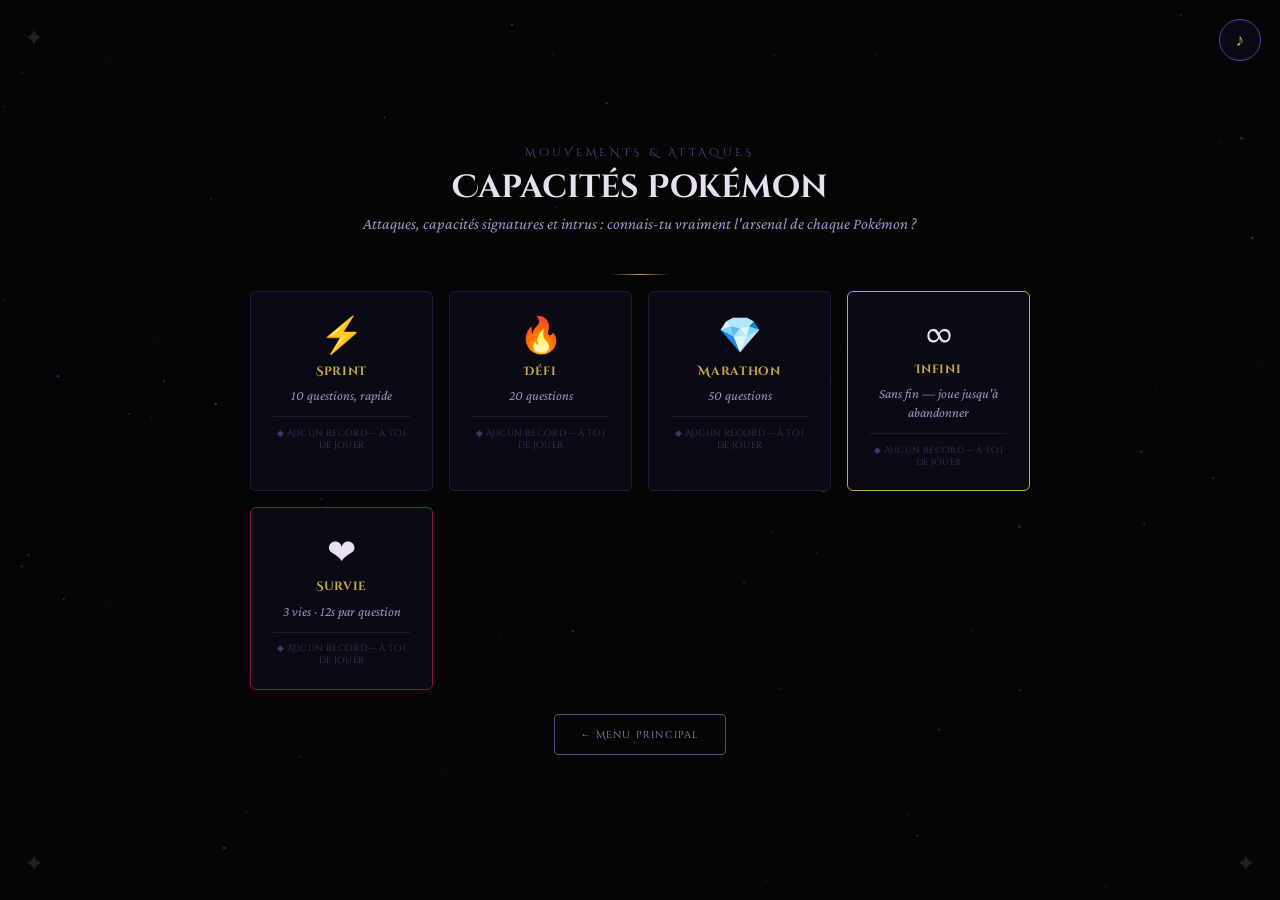
==== commit 3e8c7fcb: "Menu : sprite 3D animé de Giratina (Forme Originelle) à la place du SVG Le hub affiche désormais le " ====
--- a/jeu-capacites.html
+++ b/jeu-capacites.html
@@ -52,6 +52,7 @@
 /* hub menu grid */
 #screen-menu{min-height:100vh;display:flex;flex-direction:column;align-items:center;justify-content:center;padding:2rem 1rem}
 .giratina-wrap{position:relative;z-index:2;width:240px;height:240px;margin-bottom:.5rem;filter:drop-shadow(0 0 30px rgba(90,63,160,.5)) drop-shadow(0 0 60px rgba(42,168,196,.2))}
+.giratina-sprite{width:100%;height:100%;object-fit:contain;image-rendering:auto}
 .menu-grid{display:grid;grid-template-columns:repeat(2,1fr);gap:1rem;width:100%;max-width:560px;position:relative;z-index:2}
 .menu-btn{position:relative;display:block;background:transparent;border:1px solid var(--gira-purple);border-radius:4px;padding:1.2rem 1rem;cursor:pointer;overflow:hidden;transition:all .3s;text-align:center;color:inherit}
 .menu-btn::before{content:'';position:absolute;inset:0;background:linear-gradient(135deg,var(--gira-purple),var(--gira-teal));opacity:0;transition:opacity .3s}
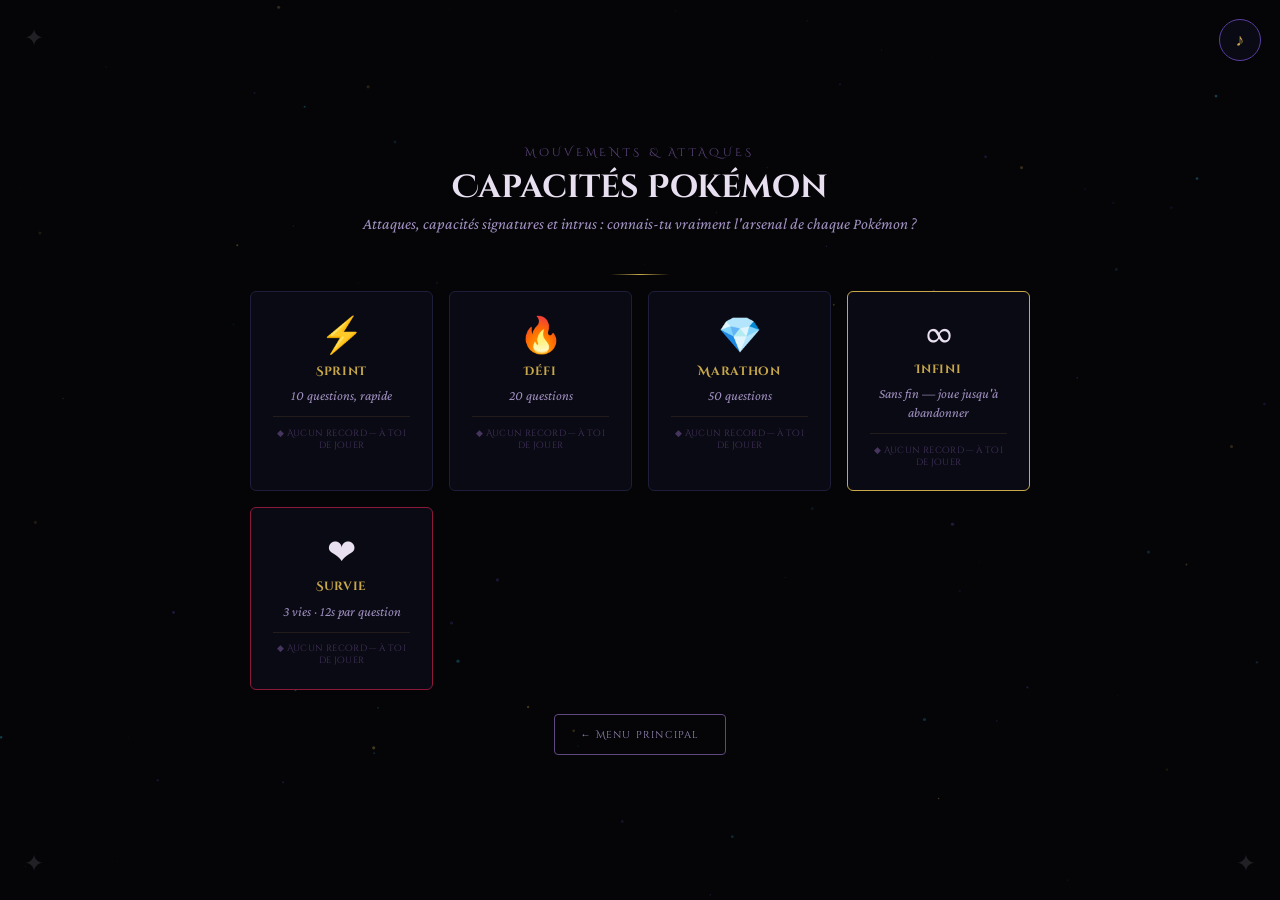
==== commit 14be7823: "Studio Sonore : vrai quiz musical YouTube (Console -> Jeu -> Zone) Refonte du mini-jeu musical : on " ====
--- a/jeu-capacites.html
+++ b/jeu-capacites.html
@@ -180,6 +180,16 @@
 .juke-btn{background:var(--shadow-mid);border:1px solid var(--gira-purple);color:var(--text-primary);padding:.5rem 1rem;border-radius:4px;cursor:pointer;font-family:'Cinzel Decorative',serif;font-size:.6rem;letter-spacing:.08em;transition:all .25s}
 .juke-btn:hover{border-color:var(--gira-teal);color:var(--gira-teal-bright)}
 .juke-btn.active{border-color:var(--gira-gold);color:var(--gira-gold);box-shadow:0 0 14px rgba(200,168,75,.25)}
+
+/* lecteur YouTube masqué (quiz « à l'oreille ») + UI du Studio Sonore */
+#yt-stage{position:fixed;left:-10000px;top:-10000px;width:200px;height:200px;opacity:0;pointer-events:none;z-index:-1}
+.yt-note{font-size:.75rem;color:var(--text-muted);font-style:italic;text-align:center;margin-top:.4rem}
+.yt-fallback{display:inline-block;margin-top:.5rem;font-family:'Cinzel Decorative',serif;font-size:.6rem;letter-spacing:.08em;color:var(--gira-teal-bright);border:1px solid var(--gira-teal);padding:.35rem .8rem;border-radius:4px}
+.funnel{display:flex;align-items:center;justify-content:center;gap:.35rem;margin-top:.6rem;flex-wrap:wrap}
+.funnel .fstep{font-family:'Cinzel Decorative',serif;font-size:.52rem;letter-spacing:.06em;color:var(--text-muted);padding:.2rem .55rem;border:.5px solid var(--shadow-light);border-radius:20px;white-space:nowrap}
+.funnel .fstep.on{color:var(--gira-gold);border-color:var(--gira-gold);box-shadow:0 0 10px rgba(200,168,75,.2)}
+.funnel .fstep.done{color:var(--gira-teal-bright);border-color:var(--gira-teal)}
+.funnel .farrow{color:var(--text-muted);font-size:.6rem}
 
 @media (max-width:520px){.answers-grid{grid-template-columns:1fr}.menu-grid{grid-template-columns:1fr;max-width:320px}}
 </style>
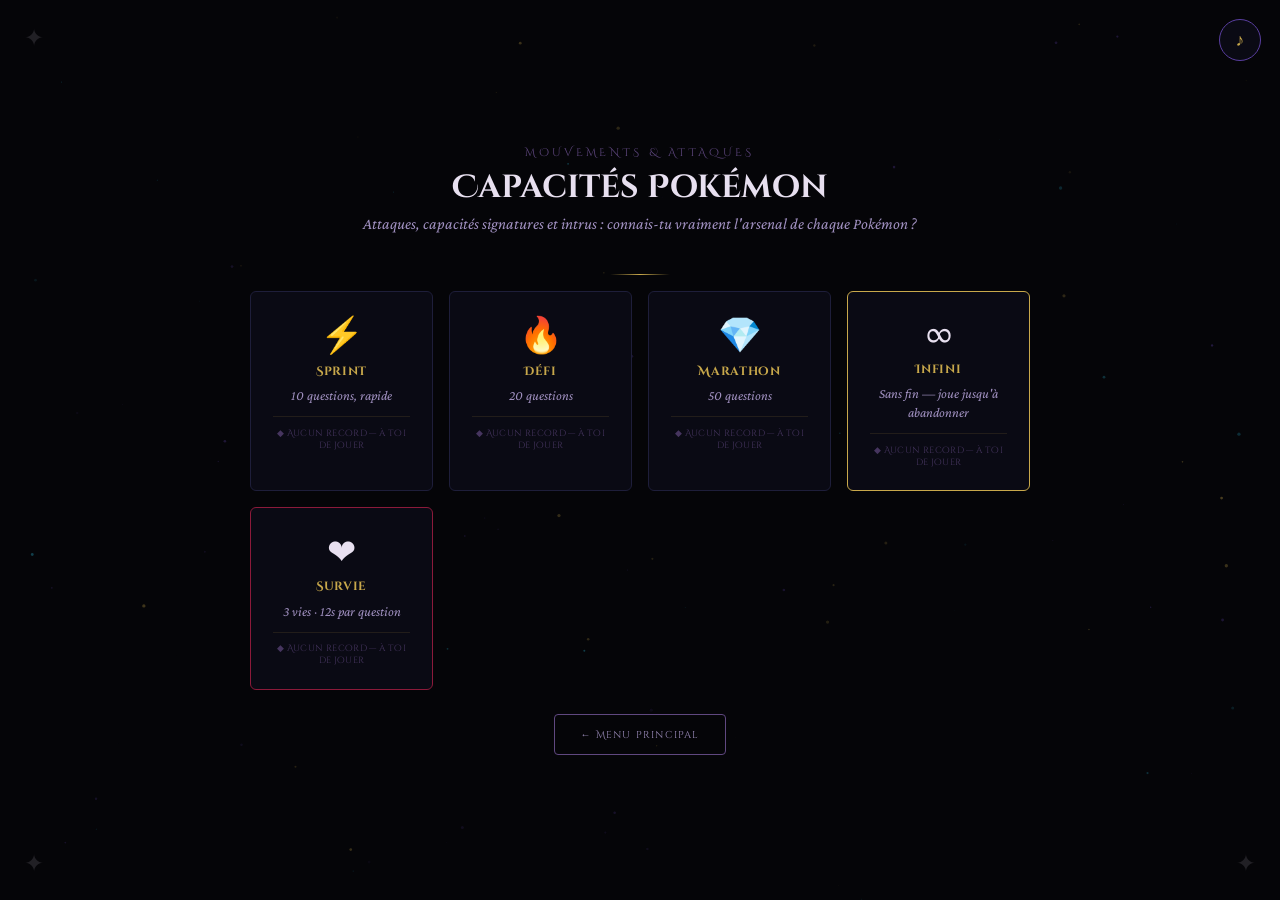
==== commit 106b83c7: "Studio Sonore : 42 morceaux, question unique en 3 parties + volume - base OST portee a 42 themes ree" ====
--- a/jeu-capacites.html
+++ b/jeu-capacites.html
@@ -191,7 +191,28 @@
 .funnel .fstep.done{color:var(--gira-teal-bright);border-color:var(--gira-teal)}
 .funnel .farrow{color:var(--text-muted);font-size:.6rem}
 
-@media (max-width:520px){.answers-grid{grid-template-columns:1fr}.menu-grid{grid-template-columns:1fr;max-width:320px}}
+/* contrôle de volume (Studio Sonore) */
+.vol-row{display:flex;align-items:center;justify-content:center;gap:.5rem;margin-top:.7rem}
+.vol-btn{background:var(--shadow-mid);border:1px solid var(--gira-purple);color:var(--gira-gold);width:34px;height:34px;border-radius:50%;cursor:pointer;font-size:.95rem;display:flex;align-items:center;justify-content:center;transition:all .2s;flex:none}
+.vol-btn:hover{border-color:var(--gira-gold);box-shadow:0 0 12px rgba(200,168,75,.25)}
+.vol-slider{-webkit-appearance:none;appearance:none;width:150px;max-width:45vw;height:4px;border-radius:3px;background:var(--shadow-light);outline:none;cursor:pointer}
+.vol-slider::-webkit-slider-thumb{-webkit-appearance:none;appearance:none;width:14px;height:14px;border-radius:50%;background:var(--gira-gold);cursor:pointer;box-shadow:0 0 6px rgba(200,168,75,.5)}
+.vol-slider::-moz-range-thumb{width:14px;height:14px;border:none;border-radius:50%;background:var(--gira-gold);cursor:pointer}
+.vol-val{font-family:'Cinzel Decorative',serif;font-size:.6rem;color:var(--text-secondary);min-width:2.2em;text-align:left}
+
+/* question en 3 parties : Console -> Jeu -> Zone (affichage en 3 temps) */
+.trio{display:flex;flex-direction:column;gap:1rem;margin-top:1.4rem}
+.trio-step{transition:opacity .3s}
+.trio-step.locked{opacity:.32;filter:grayscale(.4)}
+.trio-step.locked .trio-opts{pointer-events:none}
+.trio-label{font-family:'Cinzel Decorative',serif;font-size:.62rem;letter-spacing:.12em;color:var(--text-muted);text-transform:uppercase;margin-bottom:.5rem;display:flex;align-items:center;gap:.4rem}
+.trio-step.on .trio-label{color:var(--gira-gold)}
+.trio-step.solved .trio-label{color:var(--gira-teal-bright)}
+.trio-opts{display:grid;grid-template-columns:1fr 1fr;gap:.6rem}
+.trio-opts .answer-btn{padding:.7rem .8rem;font-size:.92rem}
+.answer-btn.chosen{border-color:var(--gira-gold);background:rgba(200,168,75,.12);box-shadow:0 0 14px rgba(200,168,75,.18)}
+
+@media (max-width:520px){.answers-grid{grid-template-columns:1fr}.menu-grid{grid-template-columns:1fr;max-width:320px}.trio-opts{grid-template-columns:1fr}}
 </style>
 </head>
 <body>
@@ -549,8 +570,27 @@
     document.querySelectorAll("#q-answers .answer-btn").forEach(b=>b.addEventListener("click",()=>choose(b)));
     document.getElementById("q-next").addEventListener("click",next);
     if(G.hints&&q.hint){document.getElementById("q-hint").addEventListener("click",useHint);}
-    if(q.onMounted)q.onMounted(q);
+    if(q.onMounted)q.onMounted(q,{resolve:resolveCustom});
     if(st.timer)startTimer();
+  }
+
+  /* résolution d'une question « personnalisée » (UI maison, ex. Studio Sonore en 3 parties).
+     ok=booléen ; fbHTML=contenu d'explication facultatif. Mutualise le scoring du moteur. */
+  function resolveCustom(ok,fbHTML){
+    if(st.answered)return;st.answered=true;clearTimer();
+    const fb=document.getElementById("q-feedback");
+    if(ok){
+      st.score++;st.streak++;st.best=Math.max(st.best,st.streak);
+      fb.className="feedback correct";
+      fb.innerHTML='<span class="fl">&#10022; Correct&#8201;!</span><span class="ft">'+(fbHTML||st.current.fbc||"")+'</span>';
+      Audio8.jingleGood();
+    }else{
+      st.streak=0;st.wrong++;if(st.maxLives)st.lives--;
+      fb.className="feedback wrong";
+      fb.innerHTML='<span class="fl">&#10022; Pas tout à fait</span><span class="ft">'+(fbHTML||st.current.fbw||"")+'</span>';
+      Audio8.jingleBad();
+    }
+    finishTurn();
   }
 
   function startTimer(){
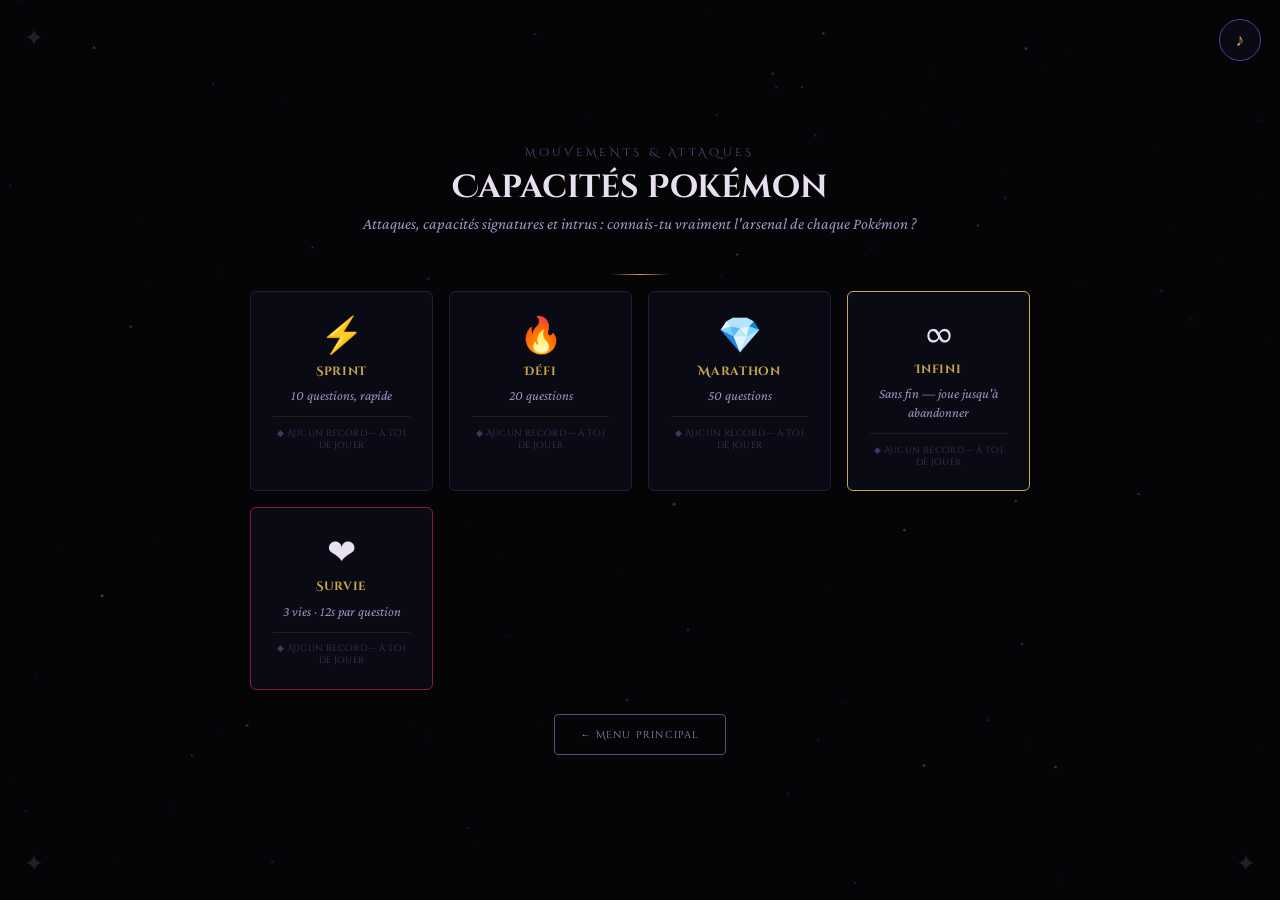
==== commit 83a080fd: "Quiz : bouton Pause (3 + 1/8 bonnes) + tunnel musique adaptatif Pause (moteur, partout où il y a un " ====
--- a/jeu-capacites.html
+++ b/jeu-capacites.html
@@ -96,6 +96,12 @@
 .chip span{display:block;font-size:1.05rem;color:var(--gira-gold);margin-top:2px}
 .chip.lives span{color:#ff7a7a}
 .chip.timer span{color:var(--gira-teal-bright)}
+.pause-btn{background:var(--shadow-deep);border:1px solid var(--gira-purple);color:var(--gira-gold);padding:.4rem .7rem;border-radius:4px;cursor:pointer;font-family:'Cinzel Decorative',serif;font-size:.55rem;letter-spacing:.08em;transition:all .2s;align-self:center}
+.pause-btn:hover:not(:disabled){border-color:var(--gira-gold);box-shadow:0 0 12px rgba(200,168,75,.25)}
+.pause-btn:disabled{opacity:.35;cursor:default}
+.pause-btn.paused{border-color:var(--gira-teal);color:var(--gira-teal-bright);box-shadow:0 0 12px rgba(42,168,196,.3)}
+.pause-btn .pcount{display:inline-block;margin-left:.2rem;padding:0 .35rem;border-radius:10px;background:rgba(200,168,75,.18);color:var(--gira-gold-bright)}
+.feedback .earn{display:inline-block;margin-top:.4rem;color:var(--gira-gold-bright);font-family:'Cinzel Decorative',serif;font-size:.62rem;letter-spacing:.06em}
 .streak-badge{display:inline-flex;align-items:center;gap:.3rem;padding:.25rem .6rem;border-radius:20px;background:rgba(200,168,75,.1);border:.5px solid rgba(200,168,75,.3);font-family:'Cinzel Decorative',serif;font-size:.55rem;color:var(--gira-gold);letter-spacing:.08em}
 .progress-wrap{width:100%;height:3px;background:var(--shadow-light);border-radius:2px;margin-bottom:1.4rem;overflow:hidden}
 .progress-fill{height:100%;background:linear-gradient(90deg,var(--gira-purple),var(--gira-teal));border-radius:2px;transition:width .4s cubic-bezier(.4,0,.2,1)}
@@ -520,7 +526,8 @@
 
   function start(d){
     st={diff:d,total:d.n===0?Infinity:d.n,infinite:d.n===0,lives:d.lives||0,maxLives:d.lives||0,
-        timer:d.timer||0,score:0,streak:0,best:0,i:0,wrong:0,answered:false,hintUsed:false};
+        timer:d.timer||0,score:0,streak:0,best:0,i:0,wrong:0,answered:false,hintUsed:false,
+        pausesLeft:3,paused:false};
     if(G.ambiance)Audio8.playSong(G.ambiance,true);
     showS("q-game");
     render();
@@ -536,7 +543,7 @@
 
   function render(){
     clearTimer();
-    st.answered=false;st.hintUsed=false;
+    st.answered=false;st.hintUsed=false;st.paused=false;
     const q=G.makeQuestion(st);
     st.current=q;
 
@@ -547,6 +554,7 @@
     h+='<div class="chip">SCORE<span>'+st.score+'</span></div>';
     if(st.maxLives)h+='<div class="chip lives">VIES<span>'+("&#10084;".repeat(st.lives)||"—")+'</span></div>';
     if(st.timer)h+='<div class="chip timer">TEMPS<span id="q-time">'+st.timer+'</span></div>';
+    if(st.timer)h+='<button class="pause-btn" id="q-pause"'+(st.pausesLeft>0?'':' disabled')+'>&#10073;&#10073; Pause <span class="pcount">'+st.pausesLeft+'</span></button>';
     if(st.streak>=3)h+='<div class="streak-badge">&#128293; '+st.streak+' série&#8201;!</div>';
     info.innerHTML=h;
 
@@ -570,6 +578,7 @@
     document.querySelectorAll("#q-answers .answer-btn").forEach(b=>b.addEventListener("click",()=>choose(b)));
     document.getElementById("q-next").addEventListener("click",next);
     if(G.hints&&q.hint){document.getElementById("q-hint").addEventListener("click",useHint);}
+    const pbn=document.getElementById("q-pause");if(pbn)pbn.addEventListener("click",togglePause);
     if(q.onMounted)q.onMounted(q,{resolve:resolveCustom});
     if(st.timer)startTimer();
   }
@@ -580,9 +589,11 @@
     if(st.answered)return;st.answered=true;clearTimer();
     const fb=document.getElementById("q-feedback");
     if(ok){
-      st.score++;st.streak++;st.best=Math.max(st.best,st.streak);
+      st.score++;
+      let earned=false;if(st.timer&&st.score%8===0){st.pausesLeft++;earned=true;}
+      st.streak++;st.best=Math.max(st.best,st.streak);
       fb.className="feedback correct";
-      fb.innerHTML='<span class="fl">&#10022; Correct&#8201;!</span><span class="ft">'+(fbHTML||st.current.fbc||"")+'</span>';
+      fb.innerHTML='<span class="fl">&#10022; Correct&#8201;!</span><span class="ft">'+(fbHTML||st.current.fbc||"")+(earned?'<br><span class="earn">&#9208; +1 pause gagnée&#8201;!</span>':'')+'</span>';
       Audio8.jingleGood();
     }else{
       st.streak=0;st.wrong++;if(st.maxLives)st.lives--;
@@ -594,14 +605,34 @@
   }
 
   function startTimer(){
-    let t=st.timer;const el=document.getElementById("q-time");
-    const pg=document.getElementById("q-progress");pg.className="progress-fill timer";pg.style.width="100%";
+    st._t=st.timer;st._tmax=st.timer;
+    const pg=document.getElementById("q-progress");if(pg){pg.className="progress-fill timer";pg.style.width="100%";}
+    runTimer();
+  }
+  function runTimer(){
+    const el=document.getElementById("q-time");
     timerInt=setInterval(()=>{
-      t--;if(el)el.textContent=t;pg.style.width=(t/st.timer*100)+"%";
-      if(t<=0){clearTimer();timeout();}
+      st._t--;if(el)el.textContent=st._t;const pg=document.getElementById("q-progress");if(pg)pg.style.width=(st._t/st._tmax*100)+"%";
+      if(st._t<=0){clearTimer();timeout();}
     },1000);
   }
   function clearTimer(){if(timerInt){clearInterval(timerInt);timerInt=null;}}
+
+  /* PAUSE — fige le minuteur de la question en cours (3 d'avance, +1 toutes les 8 bonnes réponses) */
+  function togglePause(){if(st.paused)resumeQ();else pauseQ();}
+  function pauseQ(){
+    if(!st.timer||st.answered||st.paused||st.pausesLeft<=0)return;
+    st.paused=true;st.pausesLeft--;clearTimer();Audio8.click();updatePauseBtn();
+  }
+  function resumeQ(){
+    if(!st.paused)return;st.paused=false;Audio8.click();updatePauseBtn();runTimer();
+  }
+  function updatePauseBtn(){
+    const pb=document.getElementById("q-pause");if(!pb)return;
+    if(st.answered){pb.disabled=true;return;}
+    if(st.paused){pb.innerHTML="&#9654; Reprendre";pb.classList.add("paused");pb.disabled=false;}
+    else{pb.innerHTML='&#10073;&#10073; Pause <span class="pcount">'+st.pausesLeft+'</span>';pb.classList.remove("paused");pb.disabled=(st.pausesLeft<=0);}
+  }
 
   function useHint(){
     if(st.answered||st.hintUsed)return;st.hintUsed=true;
@@ -633,10 +664,11 @@
     const fb=document.getElementById("q-feedback");
     if(ok){
       btn.classList.add("correct");
-      if(!st.hintUsed)st.score++;else st.score++; // l'indice n'enlève pas le point, juste la "perfection"
+      st.score++;
+      let earned=false;if(st.timer&&st.score%8===0){st.pausesLeft++;earned=true;}
       st.streak++;st.best=Math.max(st.best,st.streak);
       fb.className="feedback correct";
-      fb.innerHTML='<span class="fl">&#10022; Correct&#8201;!'+(st.hintUsed?" (avec indice)":"")+'</span><span class="ft">'+q.fbc+'</span>';
+      fb.innerHTML='<span class="fl">&#10022; Correct&#8201;!'+(st.hintUsed?" (avec indice)":"")+'</span><span class="ft">'+q.fbc+(earned?'<br><span class="earn">&#9208; +1 pause gagnée&#8201;!</span>':'')+'</span>';
       Audio8.jingleGood();spawnSparkles(btn);
       const sp=document.querySelector("#q-area .q-sprite");if(sp){sp.classList.remove("silhouette");sp.classList.add("reveal");}
     }else{
@@ -652,6 +684,7 @@
   function finishTurn(){
     document.getElementById("q-info").querySelector(".chip span").innerHTML=st.infinite?("&#8734; "+(st.i+1)):((st.i+1)+"/"+st.total);
     const lv=document.querySelector("#q-info .lives span");if(lv)lv.innerHTML="&#10084;".repeat(st.lives)||"—";
+    const pb=document.getElementById("q-pause");if(pb)pb.disabled=true;
     const nb=document.getElementById("q-next");
     if(st.maxLives&&st.lives<=0){nb.textContent="Game Over → résultats →";}
     else nb.textContent=(!st.infinite&&st.i+1>=st.total)?"Voir les résultats →":"Question suivante →";
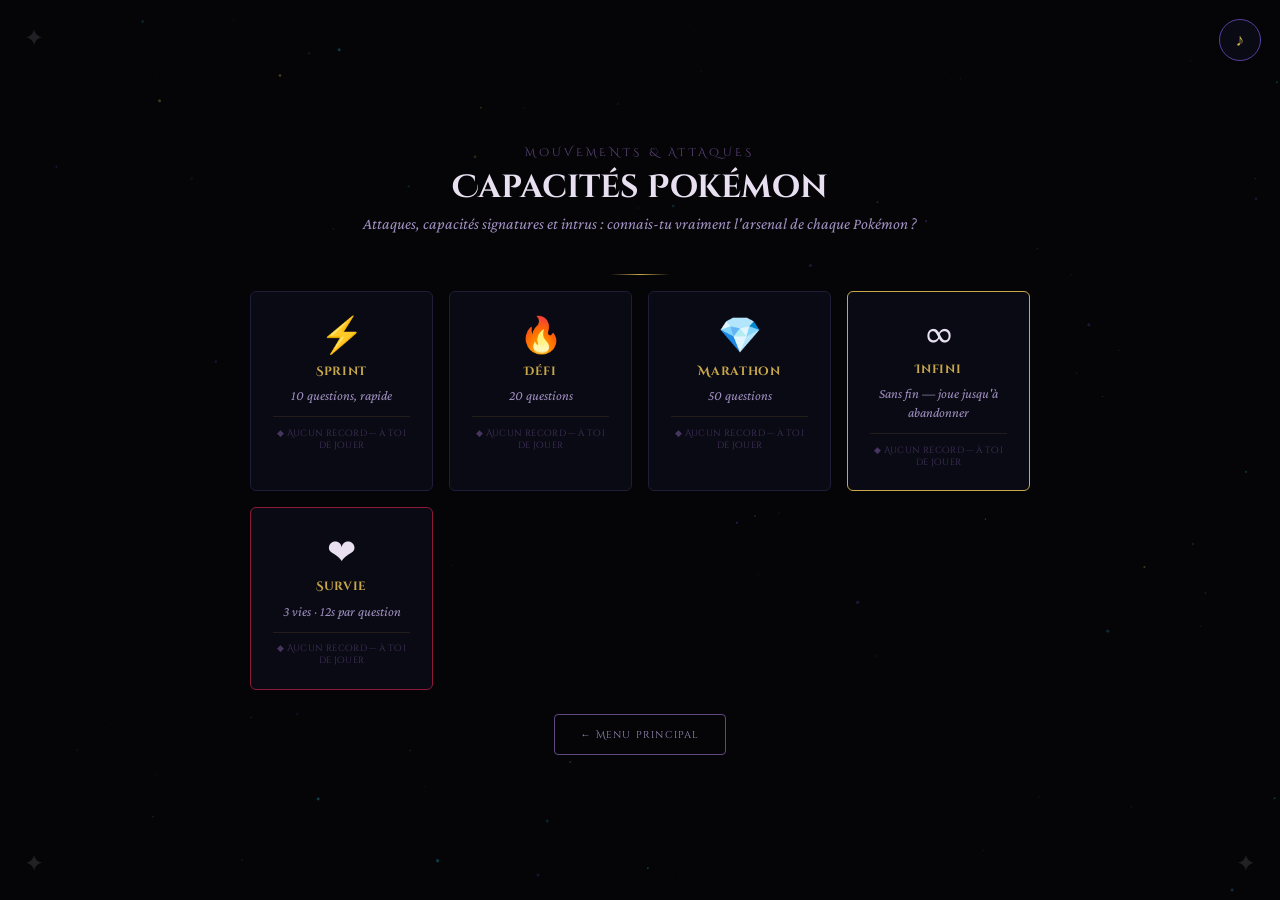
==== commit 527548d3: "Pause : met aussi la musique (lecteur YouTube) en pause - moteur : pauseQ/resumeQ appellent les hook" ====
--- a/jeu-capacites.html
+++ b/jeu-capacites.html
@@ -623,9 +623,11 @@
   function pauseQ(){
     if(!st.timer||st.answered||st.paused||st.pausesLeft<=0)return;
     st.paused=true;st.pausesLeft--;clearTimer();Audio8.click();updatePauseBtn();
+    if(G.onPause){try{G.onPause();}catch(e){}}
   }
   function resumeQ(){
     if(!st.paused)return;st.paused=false;Audio8.click();updatePauseBtn();runTimer();
+    if(G.onResume){try{G.onResume();}catch(e){}}
   }
   function updatePauseBtn(){
     const pb=document.getElementById("q-pause");if(!pb)return;
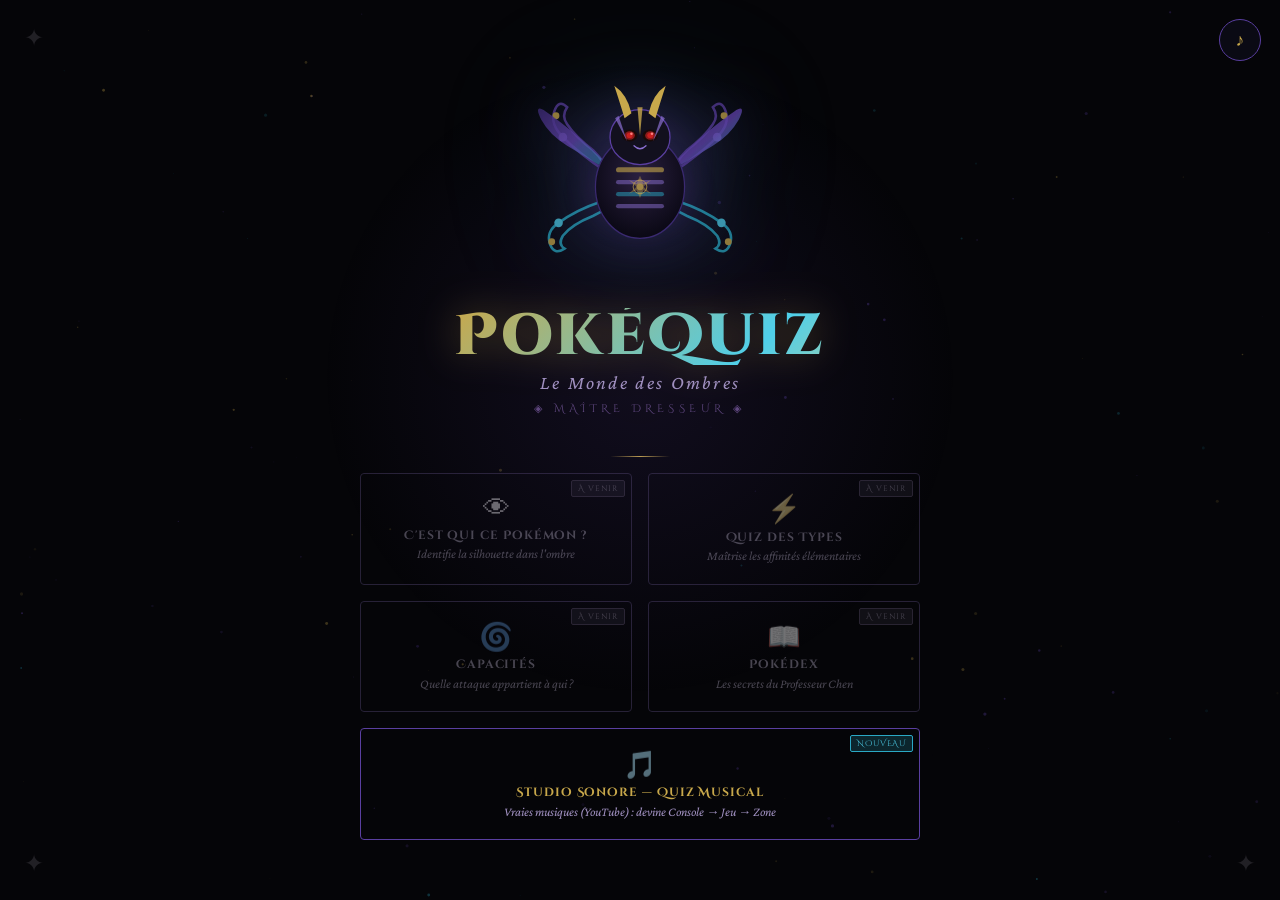
==== commit f605f269: "Menu : modes non travailles verrouilles "A venir" (sauf mode dev) - Silhouette, Types, Capacites, Po" ====
--- a/jeu-capacites.html
+++ b/jeu-capacites.html
@@ -66,6 +66,12 @@
 .badge-new{background:rgba(200,168,75,.2);color:var(--gira-gold);border:.5px solid var(--gira-gold)}
 .badge-hard{background:rgba(139,26,58,.3);color:#ff8080;border:.5px solid var(--gira-crimson)}
 .badge-music{background:rgba(42,168,196,.2);color:var(--gira-teal-bright);border:.5px solid var(--gira-teal)}
+.badge-soon{background:rgba(96,72,128,.35);color:var(--text-secondary);border:.5px solid var(--text-muted)}
+.badge-dev{background:rgba(42,168,196,.18);color:var(--gira-teal-bright);border:.5px solid var(--gira-teal)}
+.menu-btn.locked{opacity:.45;cursor:not-allowed;filter:grayscale(.55)}
+.menu-btn.locked:hover{transform:none;border-color:var(--gira-purple);box-shadow:none}
+.menu-btn.locked:hover::before{opacity:0}.menu-btn.locked::after{display:none}
+.menu-btn.locked .bn{color:var(--text-secondary)}
 .menu-rec{display:block;margin-top:.5rem;font-family:'Cinzel Decorative',serif;font-size:.55rem;letter-spacing:.05em;color:var(--gira-gold);opacity:.85;position:relative;z-index:1}
 .menu-reset{margin-top:1.4rem;font-family:'Cinzel Decorative',serif;font-size:.55rem;letter-spacing:.12em;color:var(--text-muted);background:none;border:none;cursor:pointer;text-transform:uppercase;transition:color .25s}
 .menu-reset:hover{color:#ff8080}
@@ -418,6 +424,17 @@
    Identifie le jeu par le nom de fichier de la page (jeu-silhouette…).
    ============================================================ */
 const GAMEKEY=(function(){try{return ((location.pathname.split("/").pop()||"index").replace(/\.html?$/i,""))||"index";}catch(e){return "index";}})();
+
+/* ============================================================
+   MODE DEV + VERROUS — modes « À venir », masqués aux visiteurs.
+   Accès dev : ouvrir n'importe quelle page avec ?dev=1 (mémorisé) ;
+   ?dev=0 pour repasser en mode visiteur.
+   ============================================================ */
+const DEVMODE=(function(){try{const p=new URLSearchParams(location.search);if(p.has("dev")){if(p.get("dev")==="0")localStorage.removeItem("pokequiz_dev");else localStorage.setItem("pokequiz_dev","1");}return localStorage.getItem("pokequiz_dev")==="1";}catch(e){return false;}})();
+const LOCKED_GAMES=["jeu-silhouette","jeu-types","jeu-capacites","jeu-pokedex"];
+/* garde : un mode verrouillé est inaccessible aux visiteurs (sauf mode dev) */
+if(!DEVMODE && LOCKED_GAMES.indexOf(GAMEKEY)>=0){try{location.replace("index.html?soon="+GAMEKEY);}catch(e){}}
+
 const Records=(function(){
   const KEY="pokequiz_records_v1";
   function load(){try{return JSON.parse(localStorage.getItem(KEY))||{};}catch(e){return {};}}
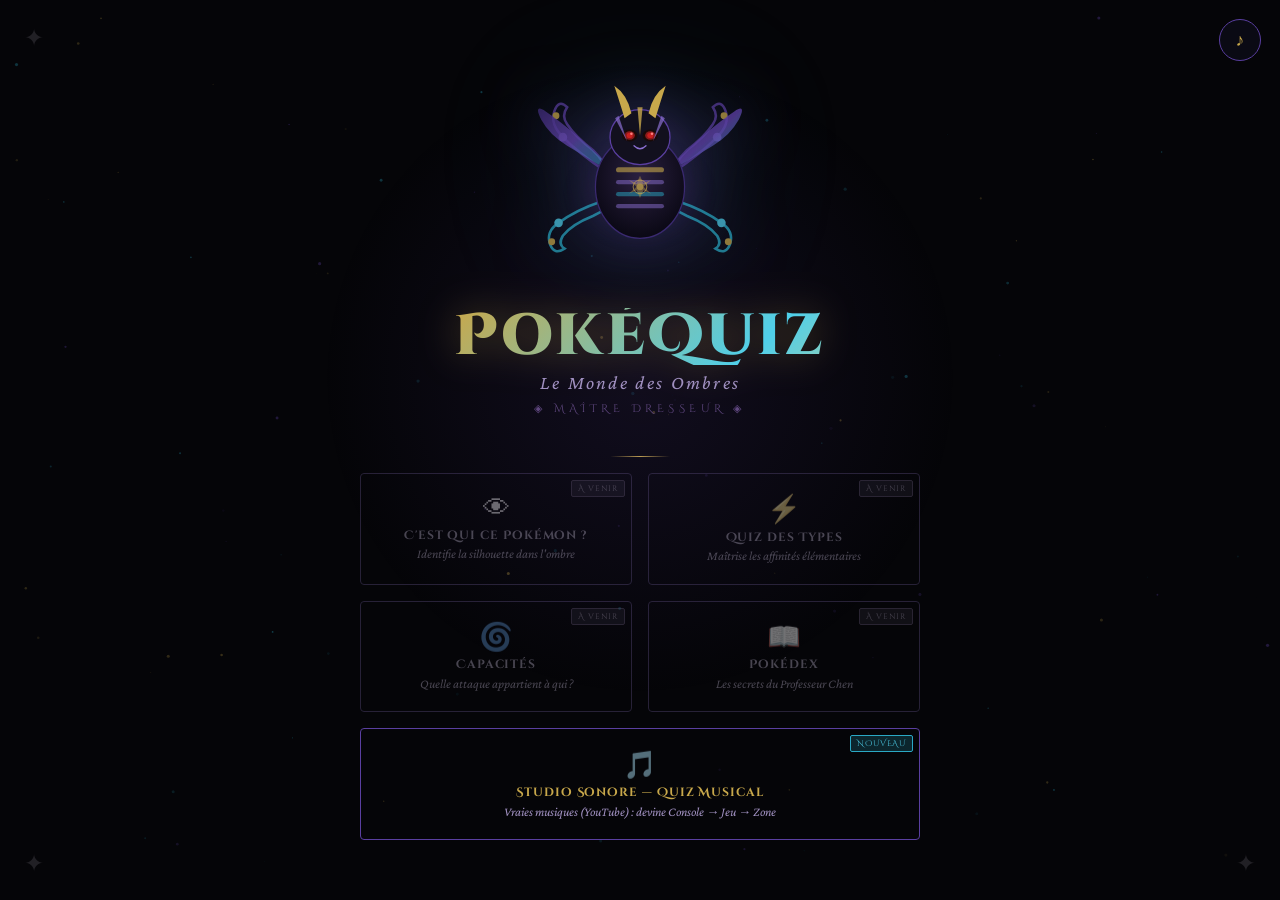
==== commit ba2f583f: "Studio Sonore : ecran de selection (jeux + types), bouton Passer, fix Quitter - moteur : ecran de re" ====
--- a/jeu-capacites.html
+++ b/jeu-capacites.html
@@ -134,6 +134,22 @@
 .equalizer .bar{width:6px;background:linear-gradient(to top,var(--gira-purple),var(--gira-teal-bright));border-radius:3px 3px 0 0;height:10px;transition:height .12s ease}
 .play-track-btn{background:transparent;border:1px solid var(--gira-teal);color:var(--gira-teal-bright);padding:.5rem 1.2rem;border-radius:4px;cursor:pointer;font-family:'Cinzel Decorative',serif;font-size:.65rem;letter-spacing:.12em;transition:all .25s}
 .play-track-btn:hover{background:rgba(42,168,196,.1);box-shadow:0 0 16px rgba(42,168,196,.3)}
+.skip-track-btn{background:transparent;border:1px dashed var(--text-muted);color:var(--text-secondary);padding:.45rem 1rem;border-radius:4px;cursor:pointer;font-family:'Cinzel Decorative',serif;font-size:.58rem;letter-spacing:.1em;transition:all .25s;margin-top:.4rem}
+.skip-track-btn:hover{border-color:var(--gira-gold);color:var(--gira-gold)}
+
+/* écran de sélection (jeux + types de musique) */
+.sel-section{width:100%;margin:1rem 0;text-align:left}
+.sel-head{display:flex;align-items:center;justify-content:space-between;border-bottom:.5px solid var(--gira-purple);padding-bottom:.4rem;margin-bottom:.7rem}
+.sel-head b{font-family:'Cinzel Decorative',serif;font-size:.7rem;letter-spacing:.1em;color:var(--gira-gold);text-transform:uppercase}
+.sel-toggle{background:none;border:1px solid var(--text-muted);color:var(--text-secondary);font-family:'Cinzel Decorative',serif;font-size:.5rem;letter-spacing:.08em;padding:.25rem .6rem;border-radius:3px;cursor:pointer;transition:all .2s}
+.sel-toggle:hover{border-color:var(--gira-gold);color:var(--gira-gold)}
+.sel-grid{display:grid;grid-template-columns:repeat(2,1fr);gap:.4rem .9rem}
+.sel-grid-cat{grid-template-columns:repeat(3,1fr)}
+.selopt{display:flex;align-items:center;gap:.5rem;font-size:.92rem;color:var(--text-primary);cursor:pointer;padding:.25rem 0}
+.selopt input{accent-color:var(--gira-gold);width:15px;height:15px;cursor:pointer;flex:none}
+.selopt em{color:var(--text-muted);font-style:normal;font-size:.8rem}
+.sel-count{margin-top:1rem;text-align:center;font-family:'Cinzel Decorative',serif;font-size:.62rem;letter-spacing:.06em;color:var(--gira-teal-bright)}
+@media (max-width:520px){.sel-grid{grid-template-columns:1fr}.sel-grid-cat{grid-template-columns:1fr}}
 
 /* answers */
 .answers-grid{display:grid;grid-template-columns:1fr 1fr;gap:.8rem}
@@ -493,6 +509,16 @@
         '<div class="mode-cards" id="q-modes"></div>'+
         '<a class="res-btn secondary" href="index.html">&#8592; Menu principal</a>'+
       '</div></div>'+
+      // select (écran de réglages facultatif : G.selectHTML)
+      '<div id="q-select" class="screen"><div class="start-wrap">'+
+        '<p class="sec-title">Réglages de la partie</p>'+
+        '<h1 class="sec-head" id="q-select-title"></h1>'+
+        '<div id="q-select-body" style="width:100%;max-width:700px"></div>'+
+        '<div class="res-btns" style="margin-top:1.6rem">'+
+          '<button class="res-btn primary" id="q-select-go">Commencer</button>'+
+          '<button class="res-btn secondary" id="q-select-back">&#8592; Modes</button>'+
+        '</div>'+
+      '</div></div>'+
       // game
       '<div id="q-game" class="screen"><div class="game-wrap">'+
         '<div class="game-header">'+
@@ -520,13 +546,25 @@
     G.difficulties.forEach(d=>{
       const c=document.createElement("div");c.className="mode-card"+(d.cls?(" "+d.cls):"");c.dataset.mode=d.key;
       c.innerHTML='<span class="mi">'+d.icon+'</span><p class="mn">'+d.label+'</p><p class="md">'+d.desc+'</p><p class="mrec"></p>';
-      c.addEventListener("click",()=>{Audio8.click();start(d);});
+      c.addEventListener("click",()=>{Audio8.click();if(G.selectHTML)openSelect(d);else start(d);});
       modes.appendChild(c);
     });
     document.getElementById("q-quit").addEventListener("click",quit);
     document.getElementById("q-replay").addEventListener("click",()=>{Audio8.click();start(st.diff);});
-    document.getElementById("q-change").addEventListener("click",()=>{Audio8.click();Audio8.stopLoop();showS("q-start");});
+    document.getElementById("q-change").addEventListener("click",()=>{Audio8.click();leaveGame();showS("q-start");});
+    document.getElementById("q-select-back").addEventListener("click",()=>{Audio8.click();showS("q-start");});
+    document.getElementById("q-select-go").addEventListener("click",()=>{Audio8.click();if(G.applySelect&&!G.applySelect())return;start(pendingDiff);});
     refreshModeRecords();
+  }
+
+  /* écran de sélection facultatif (entre le choix du mode et la partie) */
+  let pendingDiff=null;
+  function openSelect(d){
+    pendingDiff=d;
+    const t=document.getElementById("q-select-title");if(t)t.textContent=G.selectTitle||G.title;
+    document.getElementById("q-select-body").innerHTML=G.selectHTML();
+    if(G.onSelectMounted)try{G.onSelectMounted();}catch(e){}
+    showS("q-select");
   }
 
   /* met à jour la ligne de record sous chaque carte de mode (rejoue les valeurs sauvegardées) */
@@ -550,12 +588,15 @@
     render();
   }
 
+  /* arrête proprement tout ce qui tourne (minuteur, audio chiptune ET audio du jeu via G.onLeave) */
+  function leaveGame(){clearTimer();Audio8.stopLoop();st.paused=false;if(G.onLeave){try{G.onLeave();}catch(e){}}}
+
   function quit(){
     if(st.i>0){
       if(st.infinite||st.lives){ if(confirm("Terminer la partie et voir ton score ?")) return results(); return; }
       if(!confirm("Abandonner cette partie ? Tes progrès seront perdus."))return;
     }
-    Audio8.stopLoop();showS("q-start");
+    leaveGame();showS("q-start");
   }
 
   function render(){
@@ -596,8 +637,18 @@
     document.getElementById("q-next").addEventListener("click",next);
     if(G.hints&&q.hint){document.getElementById("q-hint").addEventListener("click",useHint);}
     const pbn=document.getElementById("q-pause");if(pbn)pbn.addEventListener("click",togglePause);
-    if(q.onMounted)q.onMounted(q,{resolve:resolveCustom});
+    if(q.onMounted)q.onMounted(q,{resolve:resolveCustom,skip:skipQ});
     if(st.timer)startTimer();
+  }
+
+  /* PASSER — abandonne le morceau courant (sans point ni faute) et enchaîne sur un nouveau.
+     Le jeu peut, via G.onSkip(st), réinitialiser son groupe de questions (ex. Studio Sonore : st._mq). */
+  function skipQ(){
+    if(st.answered)return;clearTimer();
+    if(G.onSkip){try{G.onSkip(st);}catch(e){}}
+    st.i++;
+    if(!st.infinite&&st.i>=st.total)return results();
+    render();
   }
 
   /* résolution d'une question « personnalisée » (UI maison, ex. Studio Sonore en 3 parties).
@@ -719,7 +770,7 @@
   }
 
   function results(){
-    clearTimer();Audio8.stopLoop();
+    leaveGame();
     const denom=Math.max(1,(st.score+st.wrong));
     const pct=Math.round(st.score/denom*100);
     document.getElementById("q-pct").textContent=pct+"%";
